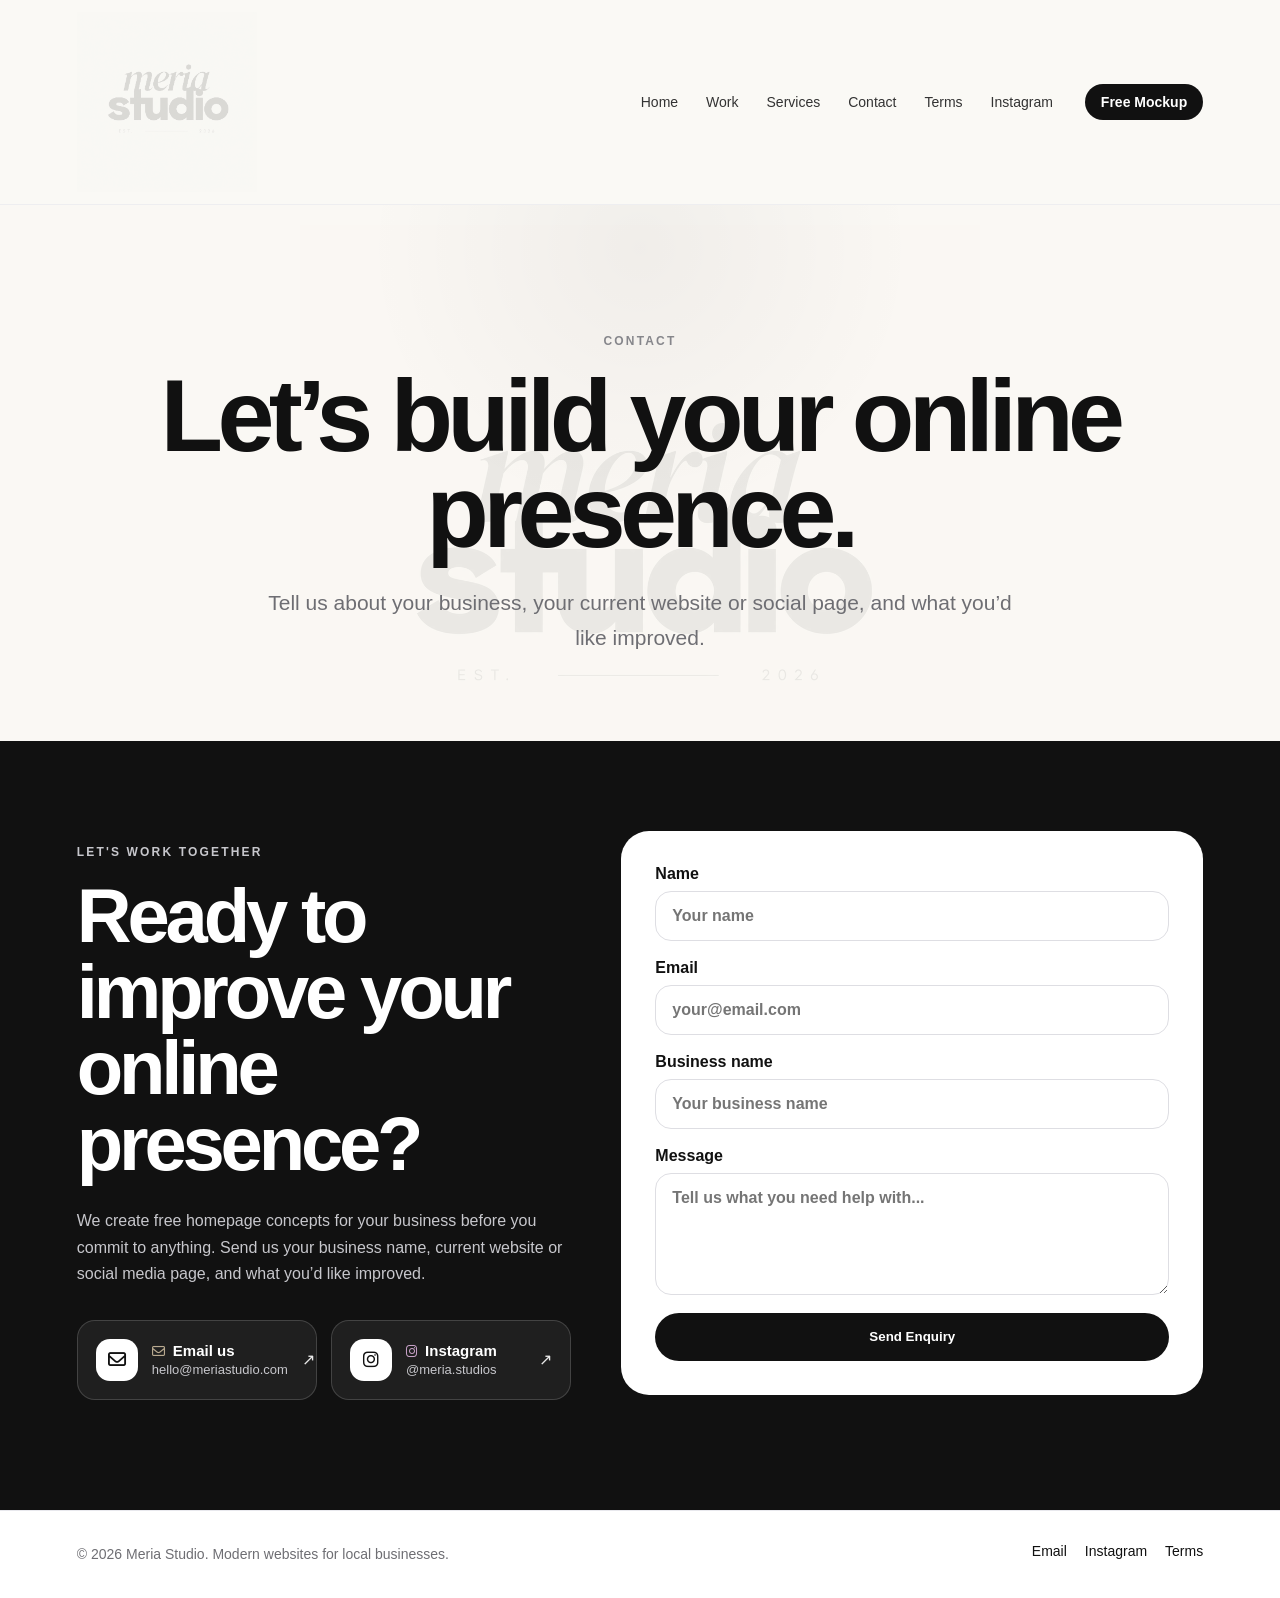
==== contact/index.html @ 512cd358 "Add files via upload" ====
<!DOCTYPE html>
<html lang="en">
<head>
  <meta charset="UTF-8" />
  <meta name="viewport" content="width=device-width, initial-scale=1.0" />
  <title>Contact | Meria Studio</title>
  <meta name="description" content="Contact Meria Studio for a free website mockup or personalised quote." />
  <link rel="icon" href="../favicon.ico" sizes="any" />
  <link rel="icon" type="image/png" href="../favicon.png" />
  <link rel="apple-touch-icon" href="../apple-touch-icon.png" />
  <link rel="stylesheet" href="https://cdnjs.cloudflare.com/ajax/libs/font-awesome/6.5.1/css/all.min.css" />
  <link rel="stylesheet" href="../styles.css" />
</head>
<body>
  <header class="header">
    <a href="/" class="brand"><img src="../meria-studio-logo.png" alt="Meria Studio logo" /></a>

    <button class="menu-toggle" aria-label="Open menu" onclick="document.body.classList.toggle('nav-open')">
      <span></span>
      <span></span>
      <span></span>
    </button>

    <nav class="nav">
      <a href="/">Home</a>
      <a href="/work/">Work</a>
      <a href="/services/">Services</a>
      <a href="/contact/">Contact</a>
      <a href="/terms/">Terms</a>
      <a href="https://www.instagram.com/meria.studios" target="_blank" rel="noopener">Instagram</a>
      <a href="/contact/" class="nav-button">Free Mockup</a>
    </nav>
  </header>

  <main>

    <section class="page-hero">
      <img class="hero-watermark" src="../meria-studio-logo.png" alt="" aria-hidden="true" />
      <div class="page-hero-content">
        <p class="eyebrow">Contact</p>
        <h1>Let’s build your online presence.</h1>
        <p>Tell us about your business, your current website or social page, and what you’d like improved.</p>
      </div>
    </section>

    <section id="contact" class="contact-section contact-page-section">
      <div class="contact-copy">
        <p class="eyebrow">Let's work together</p>
        <h2>Ready to improve your online presence?</h2>
        <p>
          We create free homepage concepts for your business before you commit to anything.
          Send us your business name, current website or social media page, and what you’d like improved.
        </p>

        <div class="contact-link-grid">
          <a class="contact-card" href="mailto:hello@meriastudio.com">
            <span class="contact-icon"><i class="fa-regular fa-envelope"></i></span>
            <span>
              <strong><i class="fa-regular fa-envelope subtle-inline-icon"></i>Email us</strong>
              <small>hello@meriastudio.com</small>
            </span>
            <em>↗</em>
          </a>

          <a class="contact-card" href="https://www.instagram.com/meria.studios" target="_blank" rel="noopener">
            <span class="contact-icon"><i class="fa-brands fa-instagram"></i></span>
            <span>
              <strong><i class="fa-brands fa-instagram subtle-inline-icon instagram-tone"></i>Instagram</strong>
              <small>@meria.studios</small>
            </span>
            <em>↗</em>
          </a>
        </div>
      </div>

      <form class="contact-form" action="https://formspree.io/f/xkoabkez" method="POST">
        <label>
          Name
          <input type="text" name="name" placeholder="Your name" required />
        </label>

        <label>
          Email
          <input type="email" name="email" placeholder="your@email.com" required />
        </label>

        <label>
          Business name
          <input type="text" name="business" placeholder="Your business name" />
        </label>

        <label>
          Message
          <textarea name="message" rows="5" placeholder="Tell us what you need help with..." required></textarea>
        </label>

        <button type="submit" class="button dark">Send Enquiry</button>
      </form>
    </section>

  </main>

  <footer>
    <p>© 2026 Meria Studio. Modern websites for local businesses.</p>
    <div>
      <a href="mailto:hello@meriastudio.com">Email</a>
      <a href="https://www.instagram.com/meria.studios" target="_blank" rel="noopener">Instagram</a>
      <a href="/terms/">Terms</a>
    </div>
  </footer>
</body>
</html>
---- styles.css ----
*{box-sizing:border-box}:root{--black:#111;--grey:#6e6e73;--light:#f5f5f7;--line:#e8e8ed;--white:#fff;--cream:#faf8f4}html{scroll-behavior:smooth}body{margin:0;background:var(--white);color:var(--black);font-family:-apple-system,BlinkMacSystemFont,"Inter","Segoe UI",sans-serif}a{color:inherit;text-decoration:none}p{color:var(--grey);line-height:1.65}.header{position:sticky;top:0;z-index:20;display:flex;justify-content:space-between;align-items:center;padding:12px 6vw;background:rgba(250,248,244,.86);backdrop-filter:blur(20px);border-bottom:1px solid rgba(232,232,237,.65)}.brand img {
  width: 180px;
  display: block;
  opacity: 0.15;
  filter: grayscale(100%);
}.nav{display:flex;gap:28px;font-size:14px;color:#333}.hero{position:relative;overflow:hidden;text-align:center;padding:135px 6vw 80px;background:radial-gradient(circle at 50% 8%,rgba(0,0,0,.04),transparent 34%),var(--cream)}.hero-content{position:relative;z-index:2;max-width:1120px;margin:0 auto}.hero-watermark{position:absolute;z-index:1;width:min(680px,88vw);top:40px;left:50%;transform:translateX(-50%);opacity:.075;mix-blend-mode:multiply;pointer-events:none;user-select:none}.eyebrow{color:#86868b;font-size:12px;font-weight:750;letter-spacing:.18em;text-transform:uppercase;margin-bottom:16px}h1,h2,h3{margin:0;letter-spacing:-.055em}h1{font-size:clamp(54px,9vw,118px);line-height:.94}h2{font-size:clamp(38px,6vw,76px);line-height:1;margin-bottom:26px}h3{font-size:24px;line-height:1.1;margin-bottom:12px}.hero-copy{max-width:760px;margin:28px auto 34px;font-size:22px}.actions{display:flex;justify-content:center;gap:14px;flex-wrap:wrap}.button{display:inline-flex;align-items:center;justify-content:center;min-height:48px;padding:0 24px;border:0;border-radius:999px;font-weight:700;cursor:pointer;transition:transform .2s ease}.button:hover{transform:translateY(-2px)}.dark{background:var(--black);color:var(--white)}.light{background:var(--white);color:var(--black);border:1px solid var(--line)}.visual{padding:80px 6vw 100px}.mockup{max-width:1120px;margin:0 auto;border:1px solid var(--line);border-radius:34px;overflow:hidden;background:linear-gradient(180deg,#fbfbfd,#f2f2f4);box-shadow:0 35px 100px rgba(0,0,0,.08)}.mockup-bar{height:54px;border-bottom:1px solid var(--line);display:flex;gap:8px;align-items:center;padding:0 22px}.mockup-bar span{width:11px;height:11px;background:#d2d2d7;border-radius:50%}.mockup-inner{min-height:430px;padding:70px;display:grid;place-items:center;text-align:center}.mockup-inner h2{max-width:860px}.section{max-width:1180px;margin:0 auto;padding:110px 6vw}.section-copy{max-width:760px;font-size:19px;margin-bottom:34px}.soft{max-width:none;background:var(--light)}.soft>*{max-width:1180px;margin-left:auto;margin-right:auto}.work-grid,.services-grid{display:grid;gap:20px}.work-grid,.services-grid{grid-template-columns:repeat(3,1fr)}.work-card,.services-grid article,.quote-box{background:var(--white);border:1px solid var(--line);border-radius:28px;overflow:hidden}.work-image{min-height:220px;background:#111;color:#fff;display:grid;place-items:center;text-align:center;padding:24px}.work-image span{font-weight:800;letter-spacing:-.04em;font-size:32px}.work-image.muted{background:#efeff2;color:#111}.work-content,.services-grid article,.quote-box{padding:32px}.card-label{margin-top:0;color:#86868b;text-transform:uppercase;letter-spacing:.14em;font-size:11px;font-weight:800}.work-content a{display:inline-block;margin-top:10px;font-weight:800}.quote{text-align:center}.quote>p{max-width:790px;margin-left:auto;margin-right:auto;font-size:19px}.quote-box{max-width:720px;margin:42px auto 0}.contact-section{padding:110px 6vw;background:#111;color:#fff;display:grid;grid-template-columns:.85fr 1fr;gap:50px;align-items:start}.contact-section h2{color:#fff}.contact-section p,.contact-section .eyebrow{color:#c7c7cc}.contact-form{background:#fff;color:#111;border-radius:28px;padding:34px;display:grid;gap:18px}.contact-form label{display:grid;gap:8px;font-weight:750}input,textarea{width:100%;border:1px solid #dedee3;border-radius:16px;padding:15px 16px;font:inherit;outline:none}input:focus,textarea:focus{border-color:#111}.form-note{font-size:13px;margin:0}footer{padding:32px 6vw;border-top:1px solid var(--line);display:flex;justify-content:space-between;gap:20px}footer p{font-size:14px;margin:0}footer div{display:flex;gap:18px;font-size:14px}@media(max-width:950px){.nav{display:none}.brand img{width:150px}.hero{padding-top:95px}.hero-watermark{width:520px;top:55px;opacity:.06}.hero-copy{font-size:19px}.work-grid,.services-grid,.contact-section{grid-template-columns:1fr}.mockup-inner{min-height:330px;padding:36px}.section{padding:82px 6vw}footer{flex-direction:column}}

/* Improved contact cards */
.contact-link-grid {
  display: grid;
  grid-template-columns: repeat(2, minmax(0, 1fr));
  gap: 14px;
  margin-top: 32px;
}

.contact-card {
  display: grid;
  grid-template-columns: auto 1fr auto;
  gap: 14px;
  align-items: center;
  padding: 18px;
  border: 1px solid rgba(255, 255, 255, 0.16);
  border-radius: 18px;
  background: rgba(255, 255, 255, 0.06);
  color: #fff;
  transition: transform 0.2s ease, background 0.2s ease, border-color 0.2s ease;
}

.contact-card:hover {
  transform: translateY(-2px);
  background: rgba(255, 255, 255, 0.1);
  border-color: rgba(255, 255, 255, 0.26);
}

.contact-icon {
  width: 42px;
  height: 42px;
  display: grid;
  place-items: center;
  border-radius: 14px;
  background: #fff;
  color: #111;
  font-size: 18px;
  font-weight: 800;
}

.contact-card strong {
  display: block;
  color: #fff;
  font-size: 15px;
  margin-bottom: 3px;
}

.contact-card small {
  display: block;
  color: #c7c7cc;
  font-size: 13px;
}

.contact-card em {
  font-style: normal;
  color: #fff;
  opacity: 0.9;
}

@media (max-width: 700px) {
  .contact-link-grid {
    grid-template-columns: 1fr;
  }
}


/* Premium digital box update */
.mockup-bar {
  display: none;
}

.mockup-inner {
  border-top: none;
}



/* Proper multi-page additions */

.nav {
  align-items: center;
}

.nav-button {
  background: #111;
  color: #fff !important;
  padding: 10px 16px;
  border-radius: 999px;
  font-weight: 800;
  margin-left: 4px;
}

.nav-button:hover {
  opacity: 0.85;
}

.nav a.active {
  font-weight: 900;
}

.page-hero {
  position: relative;
  overflow: hidden;
  text-align: center;
  padding: 115px 6vw 85px;
  background:
    radial-gradient(circle at 50% 8%, rgba(0,0,0,0.04), transparent 34%),
    var(--cream);
}

.page-hero .hero-watermark {
  top: 20px;
}

.page-hero-content {
  position: relative;
  z-index: 2;
  max-width: 980px;
  margin: 0 auto;
}

.page-hero h1 {
  font-size: clamp(54px, 8vw, 108px);
}

.page-hero p:not(.eyebrow) {
  max-width: 760px;
  margin: 26px auto 0;
  font-size: 21px;
}

.home-work-preview .work-grid {
  margin-bottom: 34px;
}

.preview-actions {
  margin-top: 30px;
}

.cta-strip {
  text-align: center;
  padding: 105px 6vw;
  background: #111;
  color: #fff;
}

.cta-strip h2 {
  color: #fff;
}

.cta-strip p {
  color: #c7c7cc;
  max-width: 720px;
  margin: 0 auto 28px;
  font-size: 19px;
}

.cta-strip .eyebrow {
  color: #c7c7cc;
}

.white {
  background: #fff;
  color: #111;
}

.faq-list {
  display: grid;
  gap: 14px;
  margin-top: 34px;
}

.faq-list details {
  background: #fff;
  border: 1px solid var(--line);
  border-radius: 22px;
  padding: 22px 24px;
}

.faq-list summary {
  cursor: pointer;
  font-weight: 800;
}

.faq-list p {
  margin-bottom: 0;
}

.contact-page-section {
  padding-top: 90px;
}

@media (max-width: 950px) {
  .nav-button {
    display: none;
  }

  .page-hero {
    padding-top: 90px;
  }
}


/* Mobile hamburger navigation */
.menu-toggle {
  display: none;
  width: 44px;
  height: 44px;
  border: 0;
  background: #111;
  border-radius: 999px;
  cursor: pointer;
  align-items: center;
  justify-content: center;
  flex-direction: column;
  gap: 5px;
  z-index: 40;
}

.menu-toggle span {
  width: 18px;
  height: 2px;
  background: #fff;
  border-radius: 999px;
  display: block;
}

@media (max-width: 950px) {
  .header {
    padding: 12px 6vw;
  }

  .menu-toggle {
    display: flex;
  }

  .nav {
    display: none !important;
  }

  body.nav-open .nav {
    display: flex !important;
    position: fixed;
    top: 74px;
    left: 6vw;
    right: 6vw;
    z-index: 35;
    flex-direction: column;
    gap: 0;
    padding: 14px;
    border: 1px solid var(--line);
    border-radius: 24px;
    background: rgba(255, 255, 255, 0.96);
    backdrop-filter: blur(20px);
    box-shadow: 0 24px 70px rgba(0, 0, 0, 0.12);
  }

  body.nav-open .nav a {
    display: block;
    padding: 16px 18px;
    border-radius: 16px;
    color: #111;
    font-size: 16px;
    font-weight: 750;
  }

  body.nav-open .nav a:hover {
    background: #f5f5f7;
  }

  body.nav-open .nav .nav-button {
    margin-left: 0;
    margin-top: 8px;
    text-align: center;
    background: #111;
    color: #fff !important;
  }
}


/* Terms page and subtle contact icons */
.subtle-inline-icon {
  display: inline-block;
  margin-right: 8px;
  color: #b8a98f;
  font-size: 13px;
  vertical-align: 0;
}

.instagram-tone {
  color: #c8a2c8;
}

.terms-section {
  background: #fff;
}

.terms-content {
  max-width: 860px;
  margin: 0 auto;
}

.terms-content h2 {
  font-size: clamp(24px, 3vw, 34px);
  letter-spacing: -0.035em;
  margin-top: 38px;
  margin-bottom: 12px;
}

.terms-content h2:first-of-type {
  margin-top: 0;
}

.terms-content a {
  font-weight: 800;
  border-bottom: 1px solid currentColor;
}

.terms-updated,
.terms-note {
  padding: 18px 20px;
  border: 1px solid var(--line);
  border-radius: 18px;
  background: var(--cream);
}

.terms-note {
  margin-top: 40px;
  font-size: 14px;
}
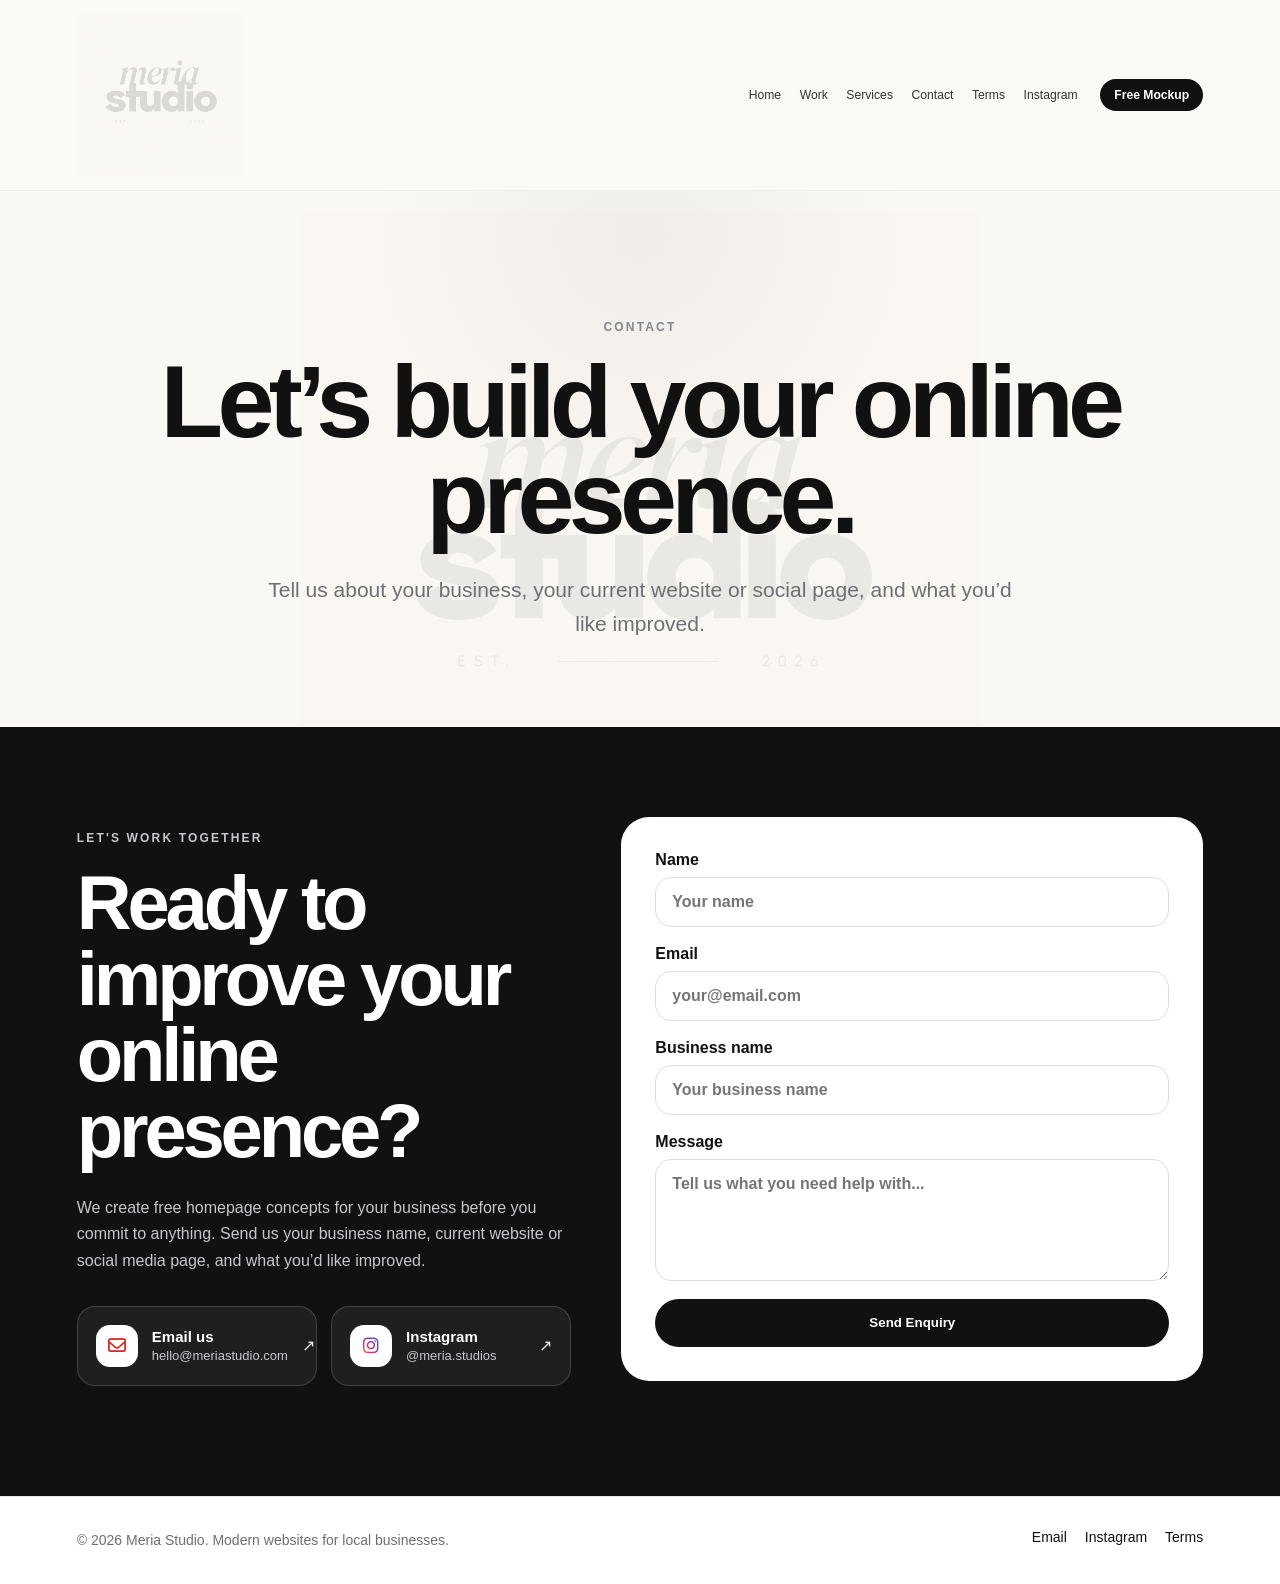
==== commit 85cc99e6: "Add files via upload" ====
--- a/contact/index.html
+++ b/contact/index.html
@@ -13,7 +13,7 @@
 </head>
 <body>
   <header class="header">
-    <a href="/" class="brand"><img src="../meria-studio-logo.png" alt="Meria Studio logo" /></a>
+    <a href="../" class="brand"><img src="../meria-studio-logo.png" alt="Meria Studio logo" /></a>
 
     <button class="menu-toggle" aria-label="Open menu" onclick="document.body.classList.toggle('nav-open')">
       <span></span>
@@ -22,13 +22,13 @@
     </button>
 
     <nav class="nav">
-      <a href="/">Home</a>
-      <a href="/work/">Work</a>
-      <a href="/services/">Services</a>
-      <a href="/contact/">Contact</a>
-      <a href="/terms/">Terms</a>
+      <a href="../">Home</a>
+      <a href="../work/">Work</a>
+      <a href="../services/">Services</a>
+      <a href="../contact/">Contact</a>
+      <a href="../terms/">Terms</a>
       <a href="https://www.instagram.com/meria.studios" target="_blank" rel="noopener">Instagram</a>
-      <a href="/contact/" class="nav-button">Free Mockup</a>
+      <a href="../contact/" class="nav-button">Free Mockup</a>
     </nav>
   </header>
 
@@ -53,19 +53,19 @@
         </p>
 
         <div class="contact-link-grid">
-          <a class="contact-card" href="mailto:hello@meriastudio.com">
+          <a class="contact-card email-card" href="mailto:hello@meriastudio.com">
             <span class="contact-icon"><i class="fa-regular fa-envelope"></i></span>
             <span>
-              <strong><i class="fa-regular fa-envelope subtle-inline-icon"></i>Email us</strong>
+              <strong>Email us</strong>
               <small>hello@meriastudio.com</small>
             </span>
             <em>↗</em>
           </a>
 
-          <a class="contact-card" href="https://www.instagram.com/meria.studios" target="_blank" rel="noopener">
+          <a class="contact-card instagram-card" href="https://www.instagram.com/meria.studios" target="_blank" rel="noopener">
             <span class="contact-icon"><i class="fa-brands fa-instagram"></i></span>
             <span>
-              <strong><i class="fa-brands fa-instagram subtle-inline-icon instagram-tone"></i>Instagram</strong>
+              <strong>Instagram</strong>
               <small>@meria.studios</small>
             </span>
             <em>↗</em>
@@ -105,7 +105,7 @@
     <div>
       <a href="mailto:hello@meriastudio.com">Email</a>
       <a href="https://www.instagram.com/meria.studios" target="_blank" rel="noopener">Instagram</a>
-      <a href="/terms/">Terms</a>
+      <a href="../terms/">Terms</a>
     </div>
   </footer>
 </body>
--- a/styles.css
+++ b/styles.css
@@ -3,7 +3,7 @@
   display: block;
   opacity: 0.15;
   filter: grayscale(100%);
-}.nav{display:flex;gap:28px;font-size:14px;color:#333}.hero{position:relative;overflow:hidden;text-align:center;padding:135px 6vw 80px;background:radial-gradient(circle at 50% 8%,rgba(0,0,0,.04),transparent 34%),var(--cream)}.hero-content{position:relative;z-index:2;max-width:1120px;margin:0 auto}.hero-watermark{position:absolute;z-index:1;width:min(680px,88vw);top:40px;left:50%;transform:translateX(-50%);opacity:.075;mix-blend-mode:multiply;pointer-events:none;user-select:none}.eyebrow{color:#86868b;font-size:12px;font-weight:750;letter-spacing:.18em;text-transform:uppercase;margin-bottom:16px}h1,h2,h3{margin:0;letter-spacing:-.055em}h1{font-size:clamp(54px,9vw,118px);line-height:.94}h2{font-size:clamp(38px,6vw,76px);line-height:1;margin-bottom:26px}h3{font-size:24px;line-height:1.1;margin-bottom:12px}.hero-copy{max-width:760px;margin:28px auto 34px;font-size:22px}.actions{display:flex;justify-content:center;gap:14px;flex-wrap:wrap}.button{display:inline-flex;align-items:center;justify-content:center;min-height:48px;padding:0 24px;border:0;border-radius:999px;font-weight:700;cursor:pointer;transition:transform .2s ease}.button:hover{transform:translateY(-2px)}.dark{background:var(--black);color:var(--white)}.light{background:var(--white);color:var(--black);border:1px solid var(--line)}.visual{padding:80px 6vw 100px}.mockup{max-width:1120px;margin:0 auto;border:1px solid var(--line);border-radius:34px;overflow:hidden;background:linear-gradient(180deg,#fbfbfd,#f2f2f4);box-shadow:0 35px 100px rgba(0,0,0,.08)}.mockup-bar{height:54px;border-bottom:1px solid var(--line);display:flex;gap:8px;align-items:center;padding:0 22px}.mockup-bar span{width:11px;height:11px;background:#d2d2d7;border-radius:50%}.mockup-inner{min-height:430px;padding:70px;display:grid;place-items:center;text-align:center}.mockup-inner h2{max-width:860px}.section{max-width:1180px;margin:0 auto;padding:110px 6vw}.section-copy{max-width:760px;font-size:19px;margin-bottom:34px}.soft{max-width:none;background:var(--light)}.soft>*{max-width:1180px;margin-left:auto;margin-right:auto}.work-grid,.services-grid{display:grid;gap:20px}.work-grid,.services-grid{grid-template-columns:repeat(3,1fr)}.work-card,.services-grid article,.quote-box{background:var(--white);border:1px solid var(--line);border-radius:28px;overflow:hidden}.work-image{min-height:220px;background:#111;color:#fff;display:grid;place-items:center;text-align:center;padding:24px}.work-image span{font-weight:800;letter-spacing:-.04em;font-size:32px}.work-image.muted{background:#efeff2;color:#111}.work-content,.services-grid article,.quote-box{padding:32px}.card-label{margin-top:0;color:#86868b;text-transform:uppercase;letter-spacing:.14em;font-size:11px;font-weight:800}.work-content a{display:inline-block;margin-top:10px;font-weight:800}.quote{text-align:center}.quote>p{max-width:790px;margin-left:auto;margin-right:auto;font-size:19px}.quote-box{max-width:720px;margin:42px auto 0}.contact-section{padding:110px 6vw;background:#111;color:#fff;display:grid;grid-template-columns:.85fr 1fr;gap:50px;align-items:start}.contact-section h2{color:#fff}.contact-section p,.contact-section .eyebrow{color:#c7c7cc}.contact-form{background:#fff;color:#111;border-radius:28px;padding:34px;display:grid;gap:18px}.contact-form label{display:grid;gap:8px;font-weight:750}input,textarea{width:100%;border:1px solid #dedee3;border-radius:16px;padding:15px 16px;font:inherit;outline:none}input:focus,textarea:focus{border-color:#111}.form-note{font-size:13px;margin:0}footer{padding:32px 6vw;border-top:1px solid var(--line);display:flex;justify-content:space-between;gap:20px}footer p{font-size:14px;margin:0}footer div{display:flex;gap:18px;font-size:14px}@media(max-width:950px){.nav{display:none}.brand img{width:150px}.hero{padding-top:95px}.hero-watermark{width:520px;top:55px;opacity:.06}.hero-copy{font-size:19px}.work-grid,.services-grid,.contact-section{grid-template-columns:1fr}.mockup-inner{min-height:330px;padding:36px}.section{padding:82px 6vw}footer{flex-direction:column}}
+}.nav{display:flex;gap:18px;font-size:14px;color:#333;align-items:center;flex-wrap:nowrap}.hero{position:relative;overflow:hidden;text-align:center;padding:135px 6vw 80px;background:radial-gradient(circle at 50% 8%,rgba(0,0,0,.04),transparent 34%),var(--cream)}.hero-content{position:relative;z-index:2;max-width:1120px;margin:0 auto}.hero-watermark{position:absolute;z-index:1;width:min(680px,88vw);top:40px;left:50%;transform:translateX(-50%);opacity:.075;mix-blend-mode:multiply;pointer-events:none;user-select:none}.eyebrow{color:#86868b;font-size:12px;font-weight:750;letter-spacing:.18em;text-transform:uppercase;margin-bottom:16px}h1,h2,h3{margin:0;letter-spacing:-.055em}h1{font-size:clamp(54px,9vw,118px);line-height:.94}h2{font-size:clamp(38px,6vw,76px);line-height:1;margin-bottom:26px}h3{font-size:24px;line-height:1.1;margin-bottom:12px}.hero-copy{max-width:760px;margin:28px auto 34px;font-size:22px}.actions{display:flex;justify-content:center;gap:14px;flex-wrap:wrap}.button{display:inline-flex;align-items:center;justify-content:center;min-height:48px;padding:0 24px;border:0;border-radius:999px;font-weight:700;cursor:pointer;transition:transform .2s ease}.button:hover{transform:translateY(-2px)}.dark{background:var(--black);color:var(--white)}.light{background:var(--white);color:var(--black);border:1px solid var(--line)}.visual{padding:80px 6vw 100px}.mockup{max-width:1120px;margin:0 auto;border:1px solid var(--line);border-radius:34px;overflow:hidden;background:linear-gradient(180deg,#fbfbfd,#f2f2f4);box-shadow:0 35px 100px rgba(0,0,0,.08)}.mockup-bar{height:54px;border-bottom:1px solid var(--line);display:flex;gap:8px;align-items:center;padding:0 22px}.mockup-bar span{width:11px;height:11px;background:#d2d2d7;border-radius:50%}.mockup-inner{min-height:430px;padding:70px;display:grid;place-items:center;text-align:center}.mockup-inner h2{max-width:860px}.section{max-width:1180px;margin:0 auto;padding:110px 6vw}.section-copy{max-width:760px;font-size:19px;margin-bottom:34px}.soft{max-width:none;background:var(--light)}.soft>*{max-width:1180px;margin-left:auto;margin-right:auto}.work-grid,.services-grid{display:grid;gap:20px}.work-grid,.services-grid{grid-template-columns:repeat(3,1fr)}.work-card,.services-grid article,.quote-box{background:var(--white);border:1px solid var(--line);border-radius:28px;overflow:hidden}.work-image{min-height:220px;background:#111;color:#fff;display:grid;place-items:center;text-align:center;padding:24px}.work-image span{font-weight:800;letter-spacing:-.04em;font-size:32px}.work-image.muted{background:#efeff2;color:#111}.work-content,.services-grid article,.quote-box{padding:32px}.card-label{margin-top:0;color:#86868b;text-transform:uppercase;letter-spacing:.14em;font-size:11px;font-weight:800}.work-content a{display:inline-block;margin-top:10px;font-weight:800}.quote{text-align:center}.quote>p{max-width:790px;margin-left:auto;margin-right:auto;font-size:19px}.quote-box{max-width:720px;margin:42px auto 0}.contact-section{padding:110px 6vw;background:#111;color:#fff;display:grid;grid-template-columns:.85fr 1fr;gap:50px;align-items:start}.contact-section h2{color:#fff}.contact-section p,.contact-section .eyebrow{color:#c7c7cc}.contact-form{background:#fff;color:#111;border-radius:28px;padding:34px;display:grid;gap:18px}.contact-form label{display:grid;gap:8px;font-weight:750}input,textarea{width:100%;border:1px solid #dedee3;border-radius:16px;padding:15px 16px;font:inherit;outline:none}input:focus,textarea:focus{border-color:#111}.form-note{font-size:13px;margin:0}footer{padding:32px 6vw;border-top:1px solid var(--line);display:flex;justify-content:space-between;gap:20px}footer p{font-size:14px;margin:0}footer div{display:flex;gap:18px;font-size:14px}@media(max-width:950px){.nav{display:none}.brand img{width:150px}.hero{padding-top:95px}.hero-watermark{width:520px;top:55px;opacity:.06}.hero-copy{font-size:19px}.work-grid,.services-grid,.contact-section{grid-template-columns:1fr}.mockup-inner{min-height:330px;padding:36px}.section{padding:82px 6vw}footer{flex-direction:column}}
 
 /* Improved contact cards */
 .contact-link-grid {
@@ -85,6 +85,10 @@
 
 .nav {
   align-items: center;
+}
+
+.nav a {
+  white-space: nowrap;
 }
 
 .nav-button {
@@ -334,3 +338,40 @@
   margin-top: 40px;
   font-size: 14px;
 }
+
+
+/* Fix: keep desktop navigation from pushing Terms off-screen */
+@media (min-width: 951px) {
+  .header {
+    gap: 28px;
+  }
+
+  .nav {
+    gap: clamp(12px, 1.45vw, 22px);
+    font-size: clamp(12px, 0.95vw, 14px);
+  }
+
+  .brand img {
+    width: clamp(138px, 13vw, 180px);
+  }
+
+  .nav-button {
+    padding: 9px 14px;
+  }
+}
+
+/* Contact icon colours */
+.email-card .contact-icon {
+  color: #d93025;
+}
+
+.instagram-card .contact-icon {
+  color: #e4405f;
+}
+
+.instagram-card .contact-icon i {
+  background: linear-gradient(45deg, #f58529, #dd2a7b, #8134af, #515bd4);
+  -webkit-background-clip: text;
+  background-clip: text;
+  color: transparent;
+}
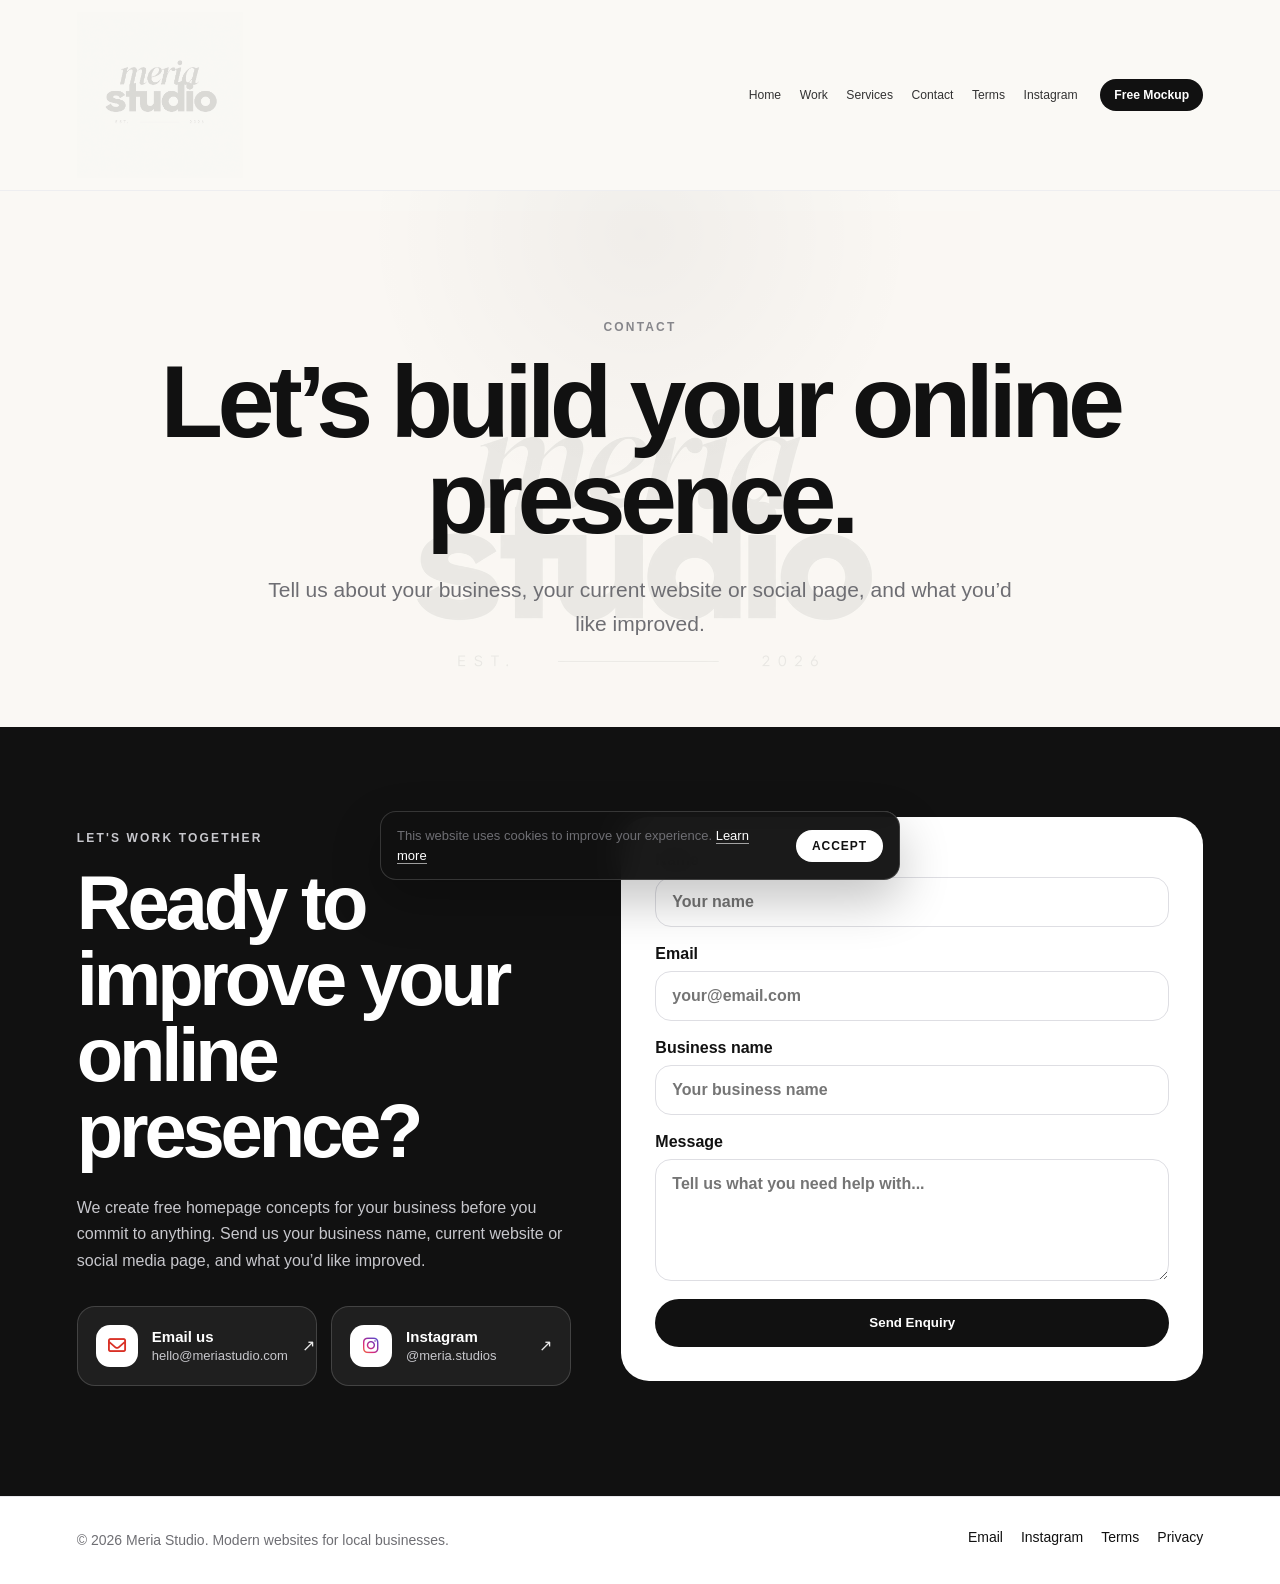
==== commit 30b02c6a: "Add files via upload" ====
--- a/contact/index.html
+++ b/contact/index.html
@@ -106,7 +106,29 @@
       <a href="mailto:hello@meriastudio.com">Email</a>
       <a href="https://www.instagram.com/meria.studios" target="_blank" rel="noopener">Instagram</a>
       <a href="../terms/">Terms</a>
+      <a href="../privacy/">Privacy</a>
     </div>
   </footer>
+
+  <div id="cookie-banner" class="cookie-banner" role="dialog" aria-live="polite" aria-label="Cookie notice">
+    <p>This website uses cookies to improve your experience. <a href="../privacy/">Learn more</a></p>
+    <button id="accept-cookies" type="button">Accept</button>
+  </div>
+
+  <script>
+    const cookieBanner = document.getElementById('cookie-banner');
+    const acceptCookies = document.getElementById('accept-cookies');
+
+    if (cookieBanner && !localStorage.getItem('meriaCookiesAccepted')) {
+      cookieBanner.style.display = 'flex';
+    }
+
+    if (acceptCookies) {
+      acceptCookies.addEventListener('click', () => {
+        localStorage.setItem('meriaCookiesAccepted', 'true');
+        cookieBanner.style.display = 'none';
+      });
+    }
+  </script>
 </body>
 </html>
--- a/styles.css
+++ b/styles.css
@@ -375,3 +375,62 @@
   background-clip: text;
   color: transparent;
 }
+
+
+/* Cookie banner */
+.cookie-banner {
+  position: fixed;
+  left: 20px;
+  right: 20px;
+  bottom: 20px;
+  max-width: 520px;
+  margin: 0 auto;
+  padding: 14px 16px;
+  background: rgba(17, 17, 17, 0.96);
+  color: #fff;
+  border: 1px solid rgba(255, 255, 255, 0.16);
+  border-radius: 16px;
+  display: none;
+  align-items: center;
+  justify-content: space-between;
+  gap: 16px;
+  z-index: 9999;
+  box-shadow: 0 20px 50px rgba(0, 0, 0, 0.24);
+  backdrop-filter: blur(14px);
+}
+
+.cookie-banner p {
+  margin: 0;
+  font-size: 13px;
+  line-height: 1.5;
+}
+
+.cookie-banner a {
+  color: #fff;
+  border-bottom: 1px solid rgba(255, 255, 255, 0.6);
+}
+
+.cookie-banner button {
+  border: 0;
+  border-radius: 999px;
+  padding: 9px 16px;
+  background: #fff;
+  color: #111;
+  font-size: 12px;
+  font-weight: 800;
+  letter-spacing: 0.08em;
+  text-transform: uppercase;
+  cursor: pointer;
+  white-space: nowrap;
+}
+
+@media (max-width: 620px) {
+  .cookie-banner {
+    align-items: flex-start;
+    flex-direction: column;
+  }
+
+  .cookie-banner button {
+    width: 100%;
+  }
+}
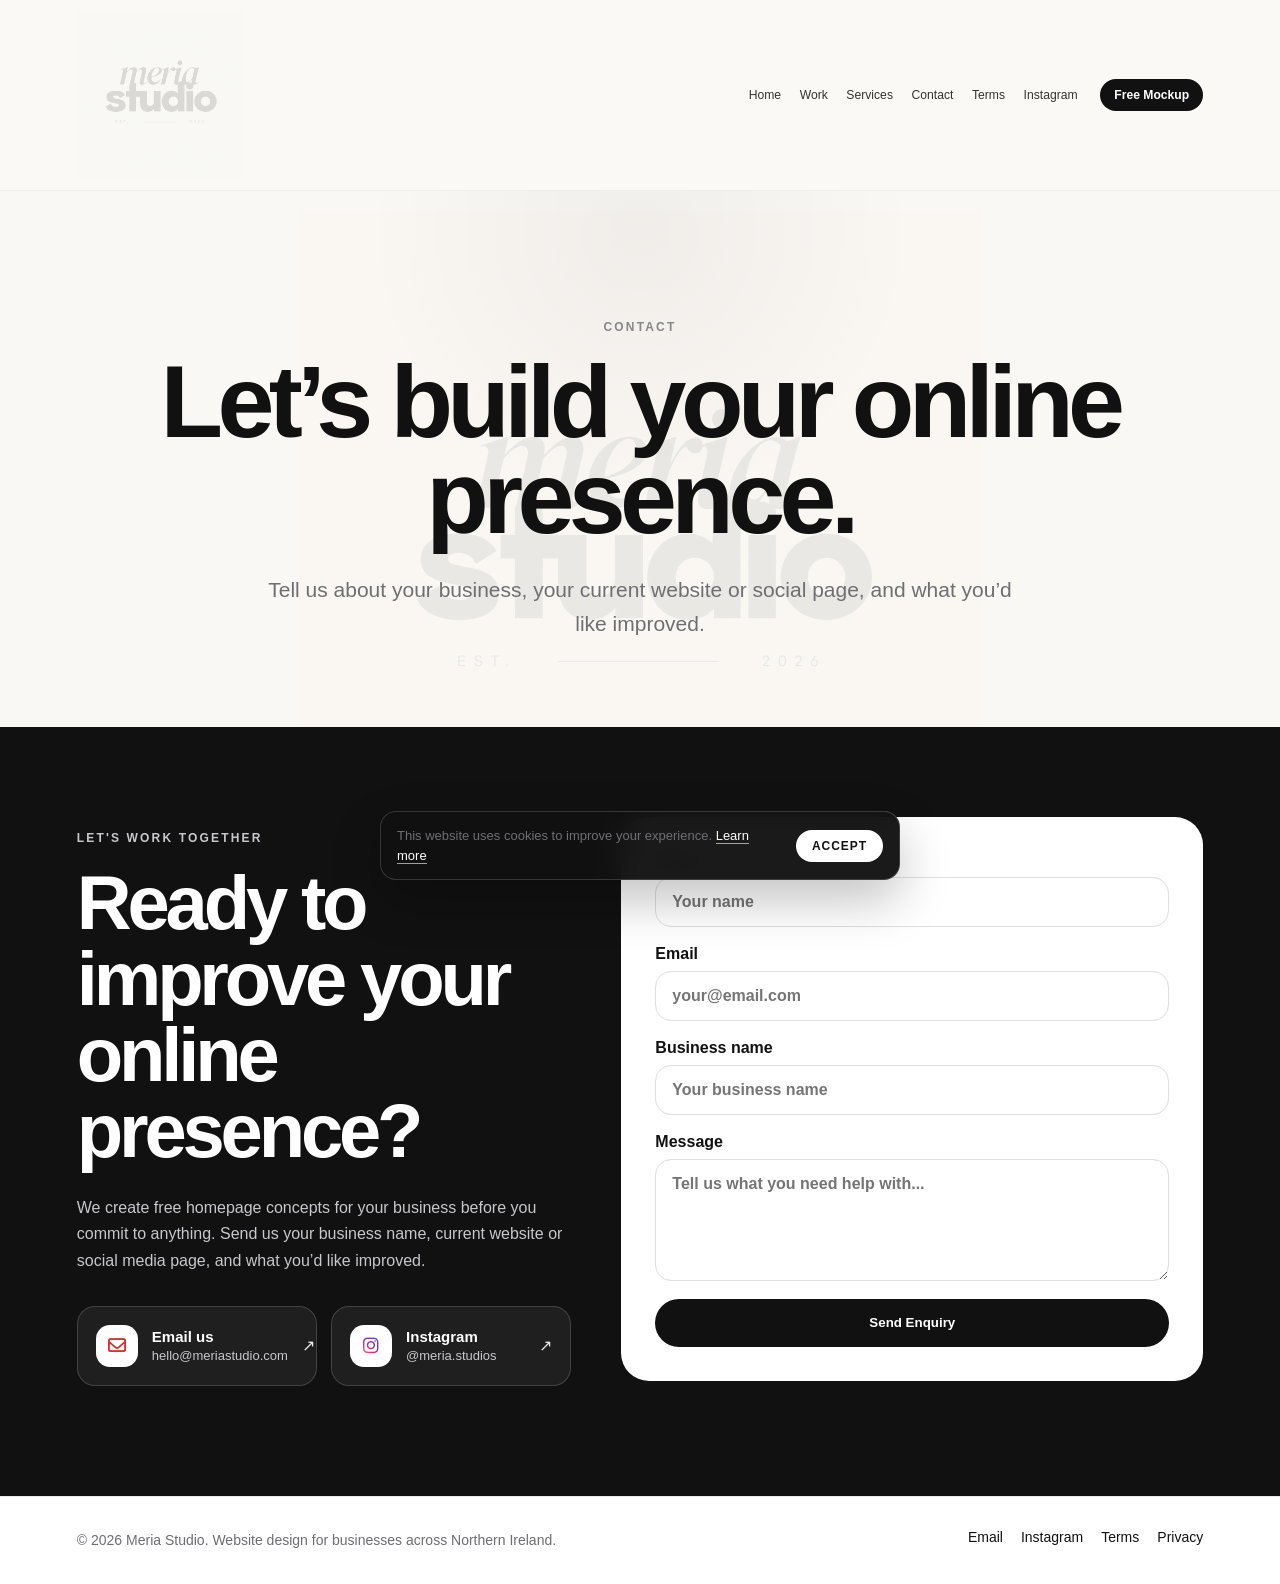
==== commit b17fb359: "Add files via upload" ====
--- a/contact/index.html
+++ b/contact/index.html
@@ -3,8 +3,19 @@
 <head>
   <meta charset="UTF-8" />
   <meta name="viewport" content="width=device-width, initial-scale=1.0" />
-  <title>Contact | Meria Studio</title>
-  <meta name="description" content="Contact Meria Studio for a free website mockup or personalised quote." />
+  <title>Contact Meria Studio | Website Design Northern Ireland</title>
+  <meta name="description" content="Get in touch with Meria Studio to discuss a modern website for your business in Northern Ireland." />
+  <meta name="robots" content="index, follow" />
+  <link rel="canonical" href="https://meriastudio.com/contact/" />
+  <meta property="og:title" content="Contact Meria Studio" />
+  <meta property="og:description" content="Get in touch with Meria Studio to discuss a modern website for your business in Northern Ireland." />
+  <meta property="og:type" content="website" />
+  <meta property="og:url" content="https://meriastudio.com/contact/" />
+  <meta property="og:image" content="https://meriastudio.com/favicon.png" />
+  <meta name="twitter:card" content="summary_large_image" />
+  <meta name="twitter:title" content="Contact Meria Studio" />
+  <meta name="twitter:description" content="Get in touch with Meria Studio to discuss a modern website for your business in Northern Ireland." />
+  <meta name="twitter:image" content="https://meriastudio.com/favicon.png" />
   <link rel="icon" href="../favicon.ico" sizes="any" />
   <link rel="icon" type="image/png" href="../favicon.png" />
   <link rel="apple-touch-icon" href="../apple-touch-icon.png" />
@@ -101,7 +112,7 @@
   </main>
 
   <footer>
-    <p>© 2026 Meria Studio. Modern websites for local businesses.</p>
+    <p>© 2026 Meria Studio. Website design for businesses across Northern Ireland.</p>
     <div>
       <a href="mailto:hello@meriastudio.com">Email</a>
       <a href="https://www.instagram.com/meria.studios" target="_blank" rel="noopener">Instagram</a>
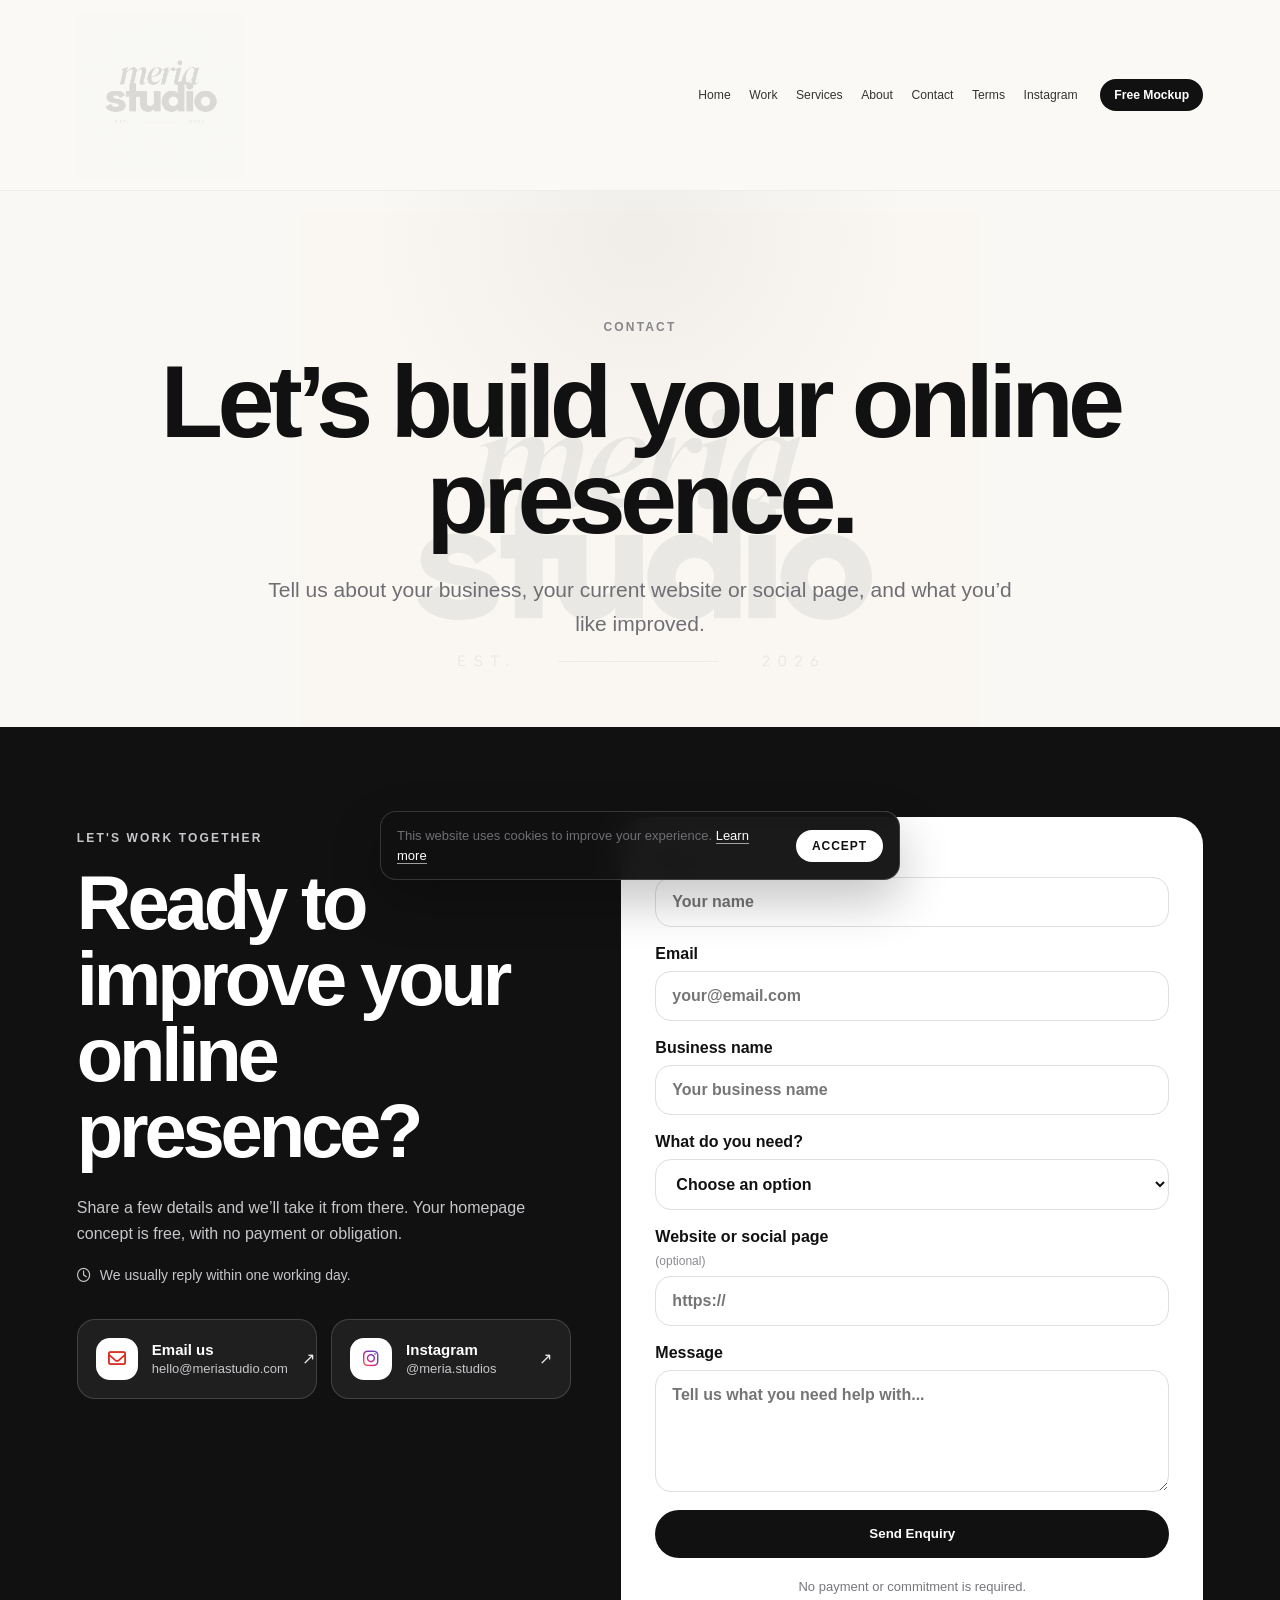
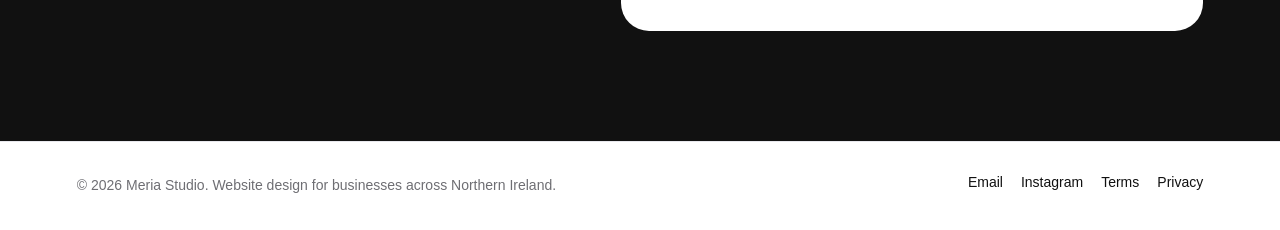
==== commit eaf01eb4: "Add files via upload" ====
--- a/contact/index.html
+++ b/contact/index.html
@@ -26,7 +26,7 @@
   <header class="header">
     <a href="../" class="brand"><img src="../meria-studio-logo.png" alt="Meria Studio logo" /></a>
 
-    <button class="menu-toggle" aria-label="Open menu" onclick="document.body.classList.toggle('nav-open')">
+    <button class="menu-toggle" aria-label="Open menu" aria-expanded="false" onclick="document.body.classList.toggle('nav-open'); this.setAttribute('aria-expanded', document.body.classList.contains('nav-open'))">
       <span></span>
       <span></span>
       <span></span>
@@ -36,6 +36,7 @@
       <a href="../">Home</a>
       <a href="../work/">Work</a>
       <a href="../services/">Services</a>
+      <a href="../#about">About</a>
       <a href="../contact/">Contact</a>
       <a href="../terms/">Terms</a>
       <a href="https://www.instagram.com/meria.studios" target="_blank" rel="noopener">Instagram</a>
@@ -58,10 +59,8 @@
       <div class="contact-copy">
         <p class="eyebrow">Let's work together</p>
         <h2>Ready to improve your online presence?</h2>
-        <p>
-          We create free homepage concepts for your business before you commit to anything.
-          Send us your business name, current website or social media page, and what you’d like improved.
-        </p>
+        <p>Share a few details and we’ll take it from there. Your homepage concept is free, with no payment or obligation.</p>
+        <p class="response-note"><i class="fa-regular fa-clock" aria-hidden="true"></i> We usually reply within one working day.</p>
 
         <div class="contact-link-grid">
           <a class="contact-card email-card" href="mailto:hello@meriastudio.com">
@@ -101,11 +100,29 @@
         </label>
 
         <label>
+          What do you need?
+          <select name="service">
+            <option value="">Choose an option</option>
+            <option>Free homepage mockup</option>
+            <option>New website</option>
+            <option>Website redesign</option>
+            <option>Hosting or maintenance</option>
+            <option>Something else</option>
+          </select>
+        </label>
+
+        <label>
+          Website or social page <span class="optional">(optional)</span>
+          <input type="url" name="current-link" placeholder="https://" />
+        </label>
+
+        <label>
           Message
           <textarea name="message" rows="5" placeholder="Tell us what you need help with..." required></textarea>
         </label>
 
         <button type="submit" class="button dark">Send Enquiry</button>
+        <p class="form-note">No payment or commitment is required.</p>
       </form>
     </section>
 
--- a/styles.css
+++ b/styles.css
@@ -434,3 +434,246 @@
     width: 100%;
   }
 }
+
+/* Work card styling - consistent branded concept cards */
+.work-note {
+  max-width: 720px;
+  margin-bottom: 34px;
+}
+
+.work-note p:last-child {
+  font-size: 18px;
+  color: #555;
+  margin-top: 0;
+}
+
+.work-card {
+  display: flex;
+  flex-direction: column;
+  min-height: 100%;
+  transition: transform 0.25s ease, box-shadow 0.25s ease, border-color 0.25s ease;
+}
+
+.work-card:hover {
+  transform: translateY(-4px);
+  border-color: rgba(17, 17, 17, 0.16);
+  box-shadow: 0 24px 70px rgba(0, 0, 0, 0.08);
+}
+
+.work-image {
+  min-height: 150px;
+  padding: 0;
+  background:
+    radial-gradient(circle at 18% 22%, rgba(255, 255, 255, 0.14), transparent 28%),
+    radial-gradient(circle at 82% 78%, rgba(255, 255, 255, 0.08), transparent 32%),
+    linear-gradient(135deg, #111 0%, #1b1b1d 48%, #0b0b0c 100%);
+  border-bottom: 1px solid rgba(255, 255, 255, 0.06);
+}
+
+.work-content {
+  flex: 1;
+}
+
+.concept-badge {
+  display: inline-block;
+  margin: 0 0 16px;
+  padding: 7px 11px;
+  border: 1px solid var(--line);
+  border-radius: 999px;
+  color: #6f6f75;
+  font-size: 11px;
+  font-weight: 800;
+  letter-spacing: 0.12em;
+  text-transform: uppercase;
+}
+
+
+/* 2026 conversion-focused refinement */
+.hero-note {
+  margin: 18px auto 0;
+  font-size: 13px;
+  color: #77777d;
+}
+
+.about-section {
+  display: grid;
+  grid-template-columns: 1fr 1fr;
+  gap: clamp(40px, 8vw, 120px);
+  align-items: end;
+  padding-top: 70px;
+  padding-bottom: 70px;
+}
+
+.about-section h2 { margin-bottom: 0; }
+.about-copy { font-size: 20px; max-width: 580px; margin: 0; }
+
+.trust-strip {
+  max-width: 1180px;
+  margin: 0 auto;
+  padding: 24px 6vw 52px;
+  display: grid;
+  grid-template-columns: repeat(4, 1fr);
+  gap: 18px;
+  border-bottom: 1px solid var(--line);
+}
+
+.trust-strip span {
+  display: flex;
+  align-items: center;
+  gap: 10px;
+  font-size: 13px;
+  font-weight: 750;
+}
+
+.trust-strip i { color: #666; }
+
+.work-image {
+  aspect-ratio: 16 / 10;
+  min-height: 0;
+  overflow: hidden;
+  background: #efeff2;
+}
+
+.work-image img {
+  width: 100%;
+  height: 100%;
+  object-fit: cover;
+  display: block;
+  transition: transform .45s ease;
+}
+
+.work-card:hover .work-image img { transform: scale(1.025); }
+
+.process-grid {
+  display: grid;
+  grid-template-columns: repeat(4, 1fr);
+  gap: 20px;
+  margin-top: 36px;
+}
+
+.process-grid-three { grid-template-columns: repeat(3, 1fr); }
+
+.process-card {
+  padding: 30px;
+  border: 1px solid var(--line);
+  border-radius: 26px;
+  background: #fff;
+}
+
+.process-card > span {
+  display: inline-block;
+  margin-bottom: 42px;
+  color: #9a9aa0;
+  font-size: 12px;
+  font-weight: 800;
+  letter-spacing: .14em;
+}
+
+.process-card p { margin-bottom: 0; }
+
+select {
+  width: 100%;
+  border: 1px solid #dedee3;
+  border-radius: 16px;
+  padding: 15px 16px;
+  font: inherit;
+  color: #111;
+  background: #fff;
+  outline: none;
+}
+select:focus { border-color: #111; }
+.optional { color: #8a8a90; font-size: 12px; font-weight: 500; }
+.response-note { display: flex; align-items: center; gap: 9px; font-size: 14px; }
+.contact-form .form-note { text-align: center; color: #77777d; }
+
+@media (max-width: 950px) {
+  .about-section { grid-template-columns: 1fr; gap: 22px; align-items: start; }
+  .trust-strip { grid-template-columns: repeat(2, 1fr); }
+  .process-grid, .process-grid-three { grid-template-columns: 1fr; }
+  .process-card > span { margin-bottom: 24px; }
+}
+
+@media (max-width: 560px) {
+  .trust-strip { grid-template-columns: 1fr; padding-bottom: 38px; }
+  .hero-note { max-width: 280px; }
+  .about-copy { font-size: 18px; }
+}
+
+
+/* Minimal coloured portfolio covers */
+.work-cover {
+  position: relative;
+  aspect-ratio: 16 / 10;
+  overflow: hidden;
+  padding: 28px;
+  display: flex;
+  flex-direction: column;
+  justify-content: space-between;
+  border-bottom: 1px solid rgba(17, 17, 17, 0.06);
+  isolation: isolate;
+}
+
+.work-cover::before {
+  content: "";
+  position: absolute;
+  width: 210px;
+  height: 210px;
+  right: -72px;
+  bottom: -88px;
+  border: 1px solid rgba(255,255,255,.46);
+  border-radius: 50%;
+  z-index: -1;
+}
+
+.work-cover::after {
+  content: "";
+  position: absolute;
+  width: 138px;
+  height: 138px;
+  right: -35px;
+  bottom: -50px;
+  border: 1px solid rgba(255,255,255,.5);
+  border-radius: 50%;
+  z-index: -1;
+}
+
+.cover-trades { background: #dce8ef; color: #173448; }
+.cover-beauty { background: #eee2d9; color: #5b3d30; }
+.cover-restaurant { background: #e4d9cf; color: #442b20; }
+
+.cover-type {
+  width: fit-content;
+  padding: 7px 11px;
+  border: 1px solid currentColor;
+  border-radius: 999px;
+  font-size: 10px;
+  font-weight: 850;
+  letter-spacing: .16em;
+  text-transform: uppercase;
+  opacity: .72;
+}
+
+.work-cover strong {
+  max-width: 78%;
+  font-size: clamp(25px, 2.25vw, 35px);
+  line-height: .95;
+  letter-spacing: -.055em;
+}
+
+.cover-mark {
+  position: absolute;
+  right: 24px;
+  bottom: 20px;
+  font-size: 12px;
+  font-weight: 900;
+  letter-spacing: .12em;
+  opacity: .62;
+}
+
+.work-card:hover .work-cover {
+  filter: saturate(1.04);
+}
+
+@media (max-width: 950px) {
+  .work-cover strong { font-size: 30px; }
+}
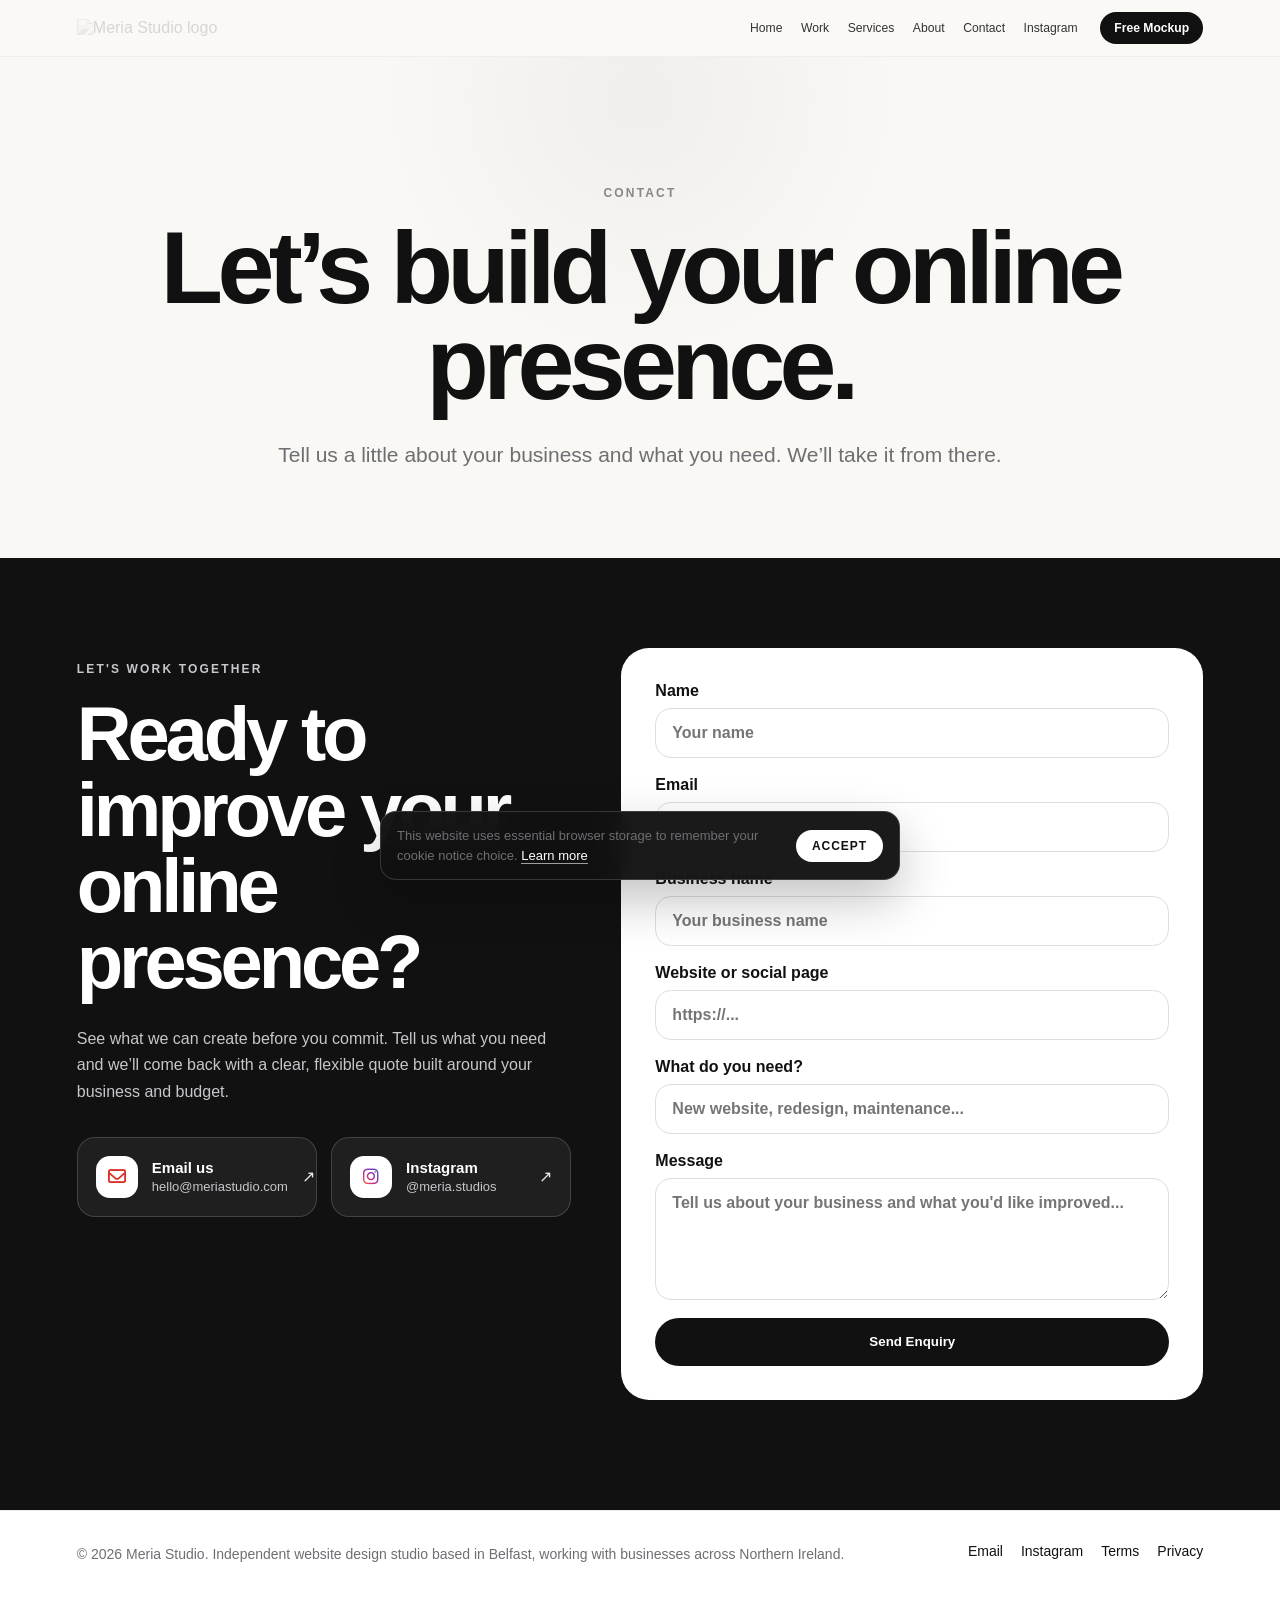
==== commit 948d4548: "Add files via upload" ====
--- a/contact/index.html
+++ b/contact/index.html
@@ -1,135 +1,62 @@
 <!DOCTYPE html>
 <html lang="en">
 <head>
-  <meta charset="UTF-8" />
-  <meta name="viewport" content="width=device-width, initial-scale=1.0" />
-  <title>Contact Meria Studio | Website Design Northern Ireland</title>
-  <meta name="description" content="Get in touch with Meria Studio to discuss a modern website for your business in Northern Ireland." />
-  <meta name="robots" content="index, follow" />
-  <link rel="canonical" href="https://meriastudio.com/contact/" />
-  <meta property="og:title" content="Contact Meria Studio" />
-  <meta property="og:description" content="Get in touch with Meria Studio to discuss a modern website for your business in Northern Ireland." />
-  <meta property="og:type" content="website" />
-  <meta property="og:url" content="https://meriastudio.com/contact/" />
-  <meta property="og:image" content="https://meriastudio.com/favicon.png" />
+  <meta charset="UTF-8" /><meta name="viewport" content="width=device-width, initial-scale=1.0" />
+  <title>Contact Meria Studio | Web Design Belfast</title>
+  <meta name="description" content="Contact Meria Studio for a free homepage concept and website quote for your business in Belfast or across Northern Ireland." />
+  <meta name="robots" content="index, follow" /><link rel="canonical" href="https://meriastudio.com/contact/" />
+  <meta property="og:title" content="Contact Meria Studio | Web Design Belfast" />
+  <meta property="og:description" content="Tell us about your business and request a free homepage concept before you commit." />
+  <meta property="og:type" content="website" /><meta property="og:url" content="https://meriastudio.com/contact/" />
+  <meta property="og:image" content="https://meriastudio.com/https://meriastudio.com/favicon.png" />
   <meta name="twitter:card" content="summary_large_image" />
-  <meta name="twitter:title" content="Contact Meria Studio" />
-  <meta name="twitter:description" content="Get in touch with Meria Studio to discuss a modern website for your business in Northern Ireland." />
-  <meta name="twitter:image" content="https://meriastudio.com/favicon.png" />
-  <link rel="icon" href="../favicon.ico" sizes="any" />
-  <link rel="icon" type="image/png" href="../favicon.png" />
-  <link rel="apple-touch-icon" href="../apple-touch-icon.png" />
+  <link rel="icon" href="https://meriastudio.com/favicon.ico" sizes="any" /><link rel="icon" type="image/png" href="https://meriastudio.com/favicon.png" />
+  <link rel="apple-touch-icon" href="https://meriastudio.com/apple-touch-icon.png" />
   <link rel="stylesheet" href="https://cdnjs.cloudflare.com/ajax/libs/font-awesome/6.5.1/css/all.min.css" />
   <link rel="stylesheet" href="../styles.css" />
 </head>
 <body>
   <header class="header">
-    <a href="../" class="brand"><img src="../meria-studio-logo.png" alt="Meria Studio logo" /></a>
-
-    <button class="menu-toggle" aria-label="Open menu" aria-expanded="false" onclick="document.body.classList.toggle('nav-open'); this.setAttribute('aria-expanded', document.body.classList.contains('nav-open'))">
-      <span></span>
-      <span></span>
-      <span></span>
-    </button>
-
+    <a href="../" class="brand"><img src="https://meriastudio.com/meria-studio-logo.png" alt="Meria Studio logo" /></a>
+    <button class="menu-toggle" aria-label="Open menu" onclick="document.body.classList.toggle('nav-open')"><span></span><span></span><span></span></button>
     <nav class="nav">
       <a href="../">Home</a>
       <a href="../work/">Work</a>
       <a href="../services/">Services</a>
-      <a href="../#about">About</a>
+      <a href="../about/">About</a>
       <a href="../contact/">Contact</a>
-      <a href="../terms/">Terms</a>
       <a href="https://www.instagram.com/meria.studios" target="_blank" rel="noopener">Instagram</a>
       <a href="../contact/" class="nav-button">Free Mockup</a>
     </nav>
   </header>
-
   <main>
-
     <section class="page-hero">
-      <img class="hero-watermark" src="../meria-studio-logo.png" alt="" aria-hidden="true" />
-      <div class="page-hero-content">
-        <p class="eyebrow">Contact</p>
-        <h1>Let’s build your online presence.</h1>
-        <p>Tell us about your business, your current website or social page, and what you’d like improved.</p>
-      </div>
+      <img class="hero-watermark" src="https://meriastudio.com/meria-studio-logo.png" alt="" aria-hidden="true" />
+      <div class="page-hero-content"><p class="eyebrow">Contact</p><h1>Let’s build your online presence.</h1>
+      <p>Tell us a little about your business and what you need. We’ll take it from there.</p></div>
     </section>
-
     <section id="contact" class="contact-section contact-page-section">
       <div class="contact-copy">
-        <p class="eyebrow">Let's work together</p>
-        <h2>Ready to improve your online presence?</h2>
-        <p>Share a few details and we’ll take it from there. Your homepage concept is free, with no payment or obligation.</p>
-        <p class="response-note"><i class="fa-regular fa-clock" aria-hidden="true"></i> We usually reply within one working day.</p>
-
+        <p class="eyebrow">Let's work together</p><h2>Ready to improve your online presence?</h2>
+        <p>See what we can create before you commit. Tell us what you need and we’ll come back with a clear, flexible quote built around your business and budget.</p>
         <div class="contact-link-grid">
-          <a class="contact-card email-card" href="mailto:hello@meriastudio.com">
-            <span class="contact-icon"><i class="fa-regular fa-envelope"></i></span>
-            <span>
-              <strong>Email us</strong>
-              <small>hello@meriastudio.com</small>
-            </span>
-            <em>↗</em>
-          </a>
-
-          <a class="contact-card instagram-card" href="https://www.instagram.com/meria.studios" target="_blank" rel="noopener">
-            <span class="contact-icon"><i class="fa-brands fa-instagram"></i></span>
-            <span>
-              <strong>Instagram</strong>
-              <small>@meria.studios</small>
-            </span>
-            <em>↗</em>
-          </a>
+          <a class="contact-card email-card" href="mailto:hello@meriastudio.com"><span class="contact-icon"><i class="fa-regular fa-envelope"></i></span><span><strong>Email us</strong><small>hello@meriastudio.com</small></span><em>↗</em></a>
+          <a class="contact-card instagram-card" href="https://www.instagram.com/meria.studios" target="_blank" rel="noopener"><span class="contact-icon"><i class="fa-brands fa-instagram"></i></span><span><strong>Instagram</strong><small>@meria.studios</small></span><em>↗</em></a>
         </div>
       </div>
-
       <form class="contact-form" action="https://formspree.io/f/xkoabkez" method="POST">
-        <label>
-          Name
-          <input type="text" name="name" placeholder="Your name" required />
-        </label>
-
-        <label>
-          Email
-          <input type="email" name="email" placeholder="your@email.com" required />
-        </label>
-
-        <label>
-          Business name
-          <input type="text" name="business" placeholder="Your business name" />
-        </label>
-
-        <label>
-          What do you need?
-          <select name="service">
-            <option value="">Choose an option</option>
-            <option>Free homepage mockup</option>
-            <option>New website</option>
-            <option>Website redesign</option>
-            <option>Hosting or maintenance</option>
-            <option>Something else</option>
-          </select>
-        </label>
-
-        <label>
-          Website or social page <span class="optional">(optional)</span>
-          <input type="url" name="current-link" placeholder="https://" />
-        </label>
-
-        <label>
-          Message
-          <textarea name="message" rows="5" placeholder="Tell us what you need help with..." required></textarea>
-        </label>
-
+        <label>Name<input type="text" name="name" placeholder="Your name" required /></label>
+        <label>Email<input type="email" name="email" placeholder="your@email.com" required /></label>
+        <label>Business name<input type="text" name="business" placeholder="Your business name" /></label>
+        <label>Website or social page<input type="url" name="website" placeholder="https://..." /></label>
+        <label>What do you need?<input type="text" name="service" placeholder="New website, redesign, maintenance..." /></label>
+        <label>Message<textarea name="message" rows="5" placeholder="Tell us about your business and what you'd like improved..." required></textarea></label>
         <button type="submit" class="button dark">Send Enquiry</button>
-        <p class="form-note">No payment or commitment is required.</p>
       </form>
     </section>
-
   </main>
-
   <footer>
-    <p>© 2026 Meria Studio. Website design for businesses across Northern Ireland.</p>
+    <p>© 2026 Meria Studio. Independent website design studio based in Belfast, working with businesses across Northern Ireland.</p>
     <div>
       <a href="mailto:hello@meriastudio.com">Email</a>
       <a href="https://www.instagram.com/meria.studios" target="_blank" rel="noopener">Instagram</a>
@@ -137,20 +64,16 @@
       <a href="../privacy/">Privacy</a>
     </div>
   </footer>
-
   <div id="cookie-banner" class="cookie-banner" role="dialog" aria-live="polite" aria-label="Cookie notice">
-    <p>This website uses cookies to improve your experience. <a href="../privacy/">Learn more</a></p>
+    <p>This website uses essential browser storage to remember your cookie notice choice. <a href="../privacy/">Learn more</a></p>
     <button id="accept-cookies" type="button">Accept</button>
   </div>
-
   <script>
     const cookieBanner = document.getElementById('cookie-banner');
     const acceptCookies = document.getElementById('accept-cookies');
-
     if (cookieBanner && !localStorage.getItem('meriaCookiesAccepted')) {
       cookieBanner.style.display = 'flex';
     }
-
     if (acceptCookies) {
       acceptCookies.addEventListener('click', () => {
         localStorage.setItem('meriaCookiesAccepted', 'true');
@@ -158,5 +81,6 @@
       });
     }
   </script>
+
 </body>
-</html>+</html>
--- a/styles.css
+++ b/styles.css
@@ -1,679 +1,148 @@
-*{box-sizing:border-box}:root{--black:#111;--grey:#6e6e73;--light:#f5f5f7;--line:#e8e8ed;--white:#fff;--cream:#faf8f4}html{scroll-behavior:smooth}body{margin:0;background:var(--white);color:var(--black);font-family:-apple-system,BlinkMacSystemFont,"Inter","Segoe UI",sans-serif}a{color:inherit;text-decoration:none}p{color:var(--grey);line-height:1.65}.header{position:sticky;top:0;z-index:20;display:flex;justify-content:space-between;align-items:center;padding:12px 6vw;background:rgba(250,248,244,.86);backdrop-filter:blur(20px);border-bottom:1px solid rgba(232,232,237,.65)}.brand img {
-  width: 180px;
-  display: block;
-  opacity: 0.15;
-  filter: grayscale(100%);
-}.nav{display:flex;gap:18px;font-size:14px;color:#333;align-items:center;flex-wrap:nowrap}.hero{position:relative;overflow:hidden;text-align:center;padding:135px 6vw 80px;background:radial-gradient(circle at 50% 8%,rgba(0,0,0,.04),transparent 34%),var(--cream)}.hero-content{position:relative;z-index:2;max-width:1120px;margin:0 auto}.hero-watermark{position:absolute;z-index:1;width:min(680px,88vw);top:40px;left:50%;transform:translateX(-50%);opacity:.075;mix-blend-mode:multiply;pointer-events:none;user-select:none}.eyebrow{color:#86868b;font-size:12px;font-weight:750;letter-spacing:.18em;text-transform:uppercase;margin-bottom:16px}h1,h2,h3{margin:0;letter-spacing:-.055em}h1{font-size:clamp(54px,9vw,118px);line-height:.94}h2{font-size:clamp(38px,6vw,76px);line-height:1;margin-bottom:26px}h3{font-size:24px;line-height:1.1;margin-bottom:12px}.hero-copy{max-width:760px;margin:28px auto 34px;font-size:22px}.actions{display:flex;justify-content:center;gap:14px;flex-wrap:wrap}.button{display:inline-flex;align-items:center;justify-content:center;min-height:48px;padding:0 24px;border:0;border-radius:999px;font-weight:700;cursor:pointer;transition:transform .2s ease}.button:hover{transform:translateY(-2px)}.dark{background:var(--black);color:var(--white)}.light{background:var(--white);color:var(--black);border:1px solid var(--line)}.visual{padding:80px 6vw 100px}.mockup{max-width:1120px;margin:0 auto;border:1px solid var(--line);border-radius:34px;overflow:hidden;background:linear-gradient(180deg,#fbfbfd,#f2f2f4);box-shadow:0 35px 100px rgba(0,0,0,.08)}.mockup-bar{height:54px;border-bottom:1px solid var(--line);display:flex;gap:8px;align-items:center;padding:0 22px}.mockup-bar span{width:11px;height:11px;background:#d2d2d7;border-radius:50%}.mockup-inner{min-height:430px;padding:70px;display:grid;place-items:center;text-align:center}.mockup-inner h2{max-width:860px}.section{max-width:1180px;margin:0 auto;padding:110px 6vw}.section-copy{max-width:760px;font-size:19px;margin-bottom:34px}.soft{max-width:none;background:var(--light)}.soft>*{max-width:1180px;margin-left:auto;margin-right:auto}.work-grid,.services-grid{display:grid;gap:20px}.work-grid,.services-grid{grid-template-columns:repeat(3,1fr)}.work-card,.services-grid article,.quote-box{background:var(--white);border:1px solid var(--line);border-radius:28px;overflow:hidden}.work-image{min-height:220px;background:#111;color:#fff;display:grid;place-items:center;text-align:center;padding:24px}.work-image span{font-weight:800;letter-spacing:-.04em;font-size:32px}.work-image.muted{background:#efeff2;color:#111}.work-content,.services-grid article,.quote-box{padding:32px}.card-label{margin-top:0;color:#86868b;text-transform:uppercase;letter-spacing:.14em;font-size:11px;font-weight:800}.work-content a{display:inline-block;margin-top:10px;font-weight:800}.quote{text-align:center}.quote>p{max-width:790px;margin-left:auto;margin-right:auto;font-size:19px}.quote-box{max-width:720px;margin:42px auto 0}.contact-section{padding:110px 6vw;background:#111;color:#fff;display:grid;grid-template-columns:.85fr 1fr;gap:50px;align-items:start}.contact-section h2{color:#fff}.contact-section p,.contact-section .eyebrow{color:#c7c7cc}.contact-form{background:#fff;color:#111;border-radius:28px;padding:34px;display:grid;gap:18px}.contact-form label{display:grid;gap:8px;font-weight:750}input,textarea{width:100%;border:1px solid #dedee3;border-radius:16px;padding:15px 16px;font:inherit;outline:none}input:focus,textarea:focus{border-color:#111}.form-note{font-size:13px;margin:0}footer{padding:32px 6vw;border-top:1px solid var(--line);display:flex;justify-content:space-between;gap:20px}footer p{font-size:14px;margin:0}footer div{display:flex;gap:18px;font-size:14px}@media(max-width:950px){.nav{display:none}.brand img{width:150px}.hero{padding-top:95px}.hero-watermark{width:520px;top:55px;opacity:.06}.hero-copy{font-size:19px}.work-grid,.services-grid,.contact-section{grid-template-columns:1fr}.mockup-inner{min-height:330px;padding:36px}.section{padding:82px 6vw}footer{flex-direction:column}}
+*{box-sizing:border-box}:root{--black:#111;--grey:#6e6e73;--light:#f5f5f7;--line:#e8e8ed;--white:#fff;--cream:#faf8f4}
+html{scroll-behavior:smooth}
+body{margin:0;background:var(--white);color:var(--black);font-family:-apple-system,BlinkMacSystemFont,"Inter","Segoe UI",sans-serif}
+a{color:inherit;text-decoration:none}
+p{color:var(--grey);line-height:1.65}
+.header{position:sticky;top:0;z-index:20;display:flex;justify-content:space-between;align-items:center;padding:12px 6vw;background:rgba(250,248,244,.86);backdrop-filter:blur(20px);border-bottom:1px solid rgba(232,232,237,.65)}
+.brand img{width:180px;display:block;opacity:.15;filter:grayscale(100%)}
+.nav{display:flex;gap:18px;font-size:14px;color:#333;align-items:center;flex-wrap:nowrap}
+.nav a{white-space:nowrap}
+.nav-button{background:#111;color:#fff!important;padding:10px 16px;border-radius:999px;font-weight:800;margin-left:4px}
+.nav-button:hover{opacity:.85}
+.nav a.active{font-weight:900}
+.hero{position:relative;overflow:hidden;text-align:center;padding:135px 6vw 80px;background:radial-gradient(circle at 50% 8%,rgba(0,0,0,.04),transparent 34%),var(--cream)}
+.hero-content{position:relative;z-index:2;max-width:1120px;margin:0 auto}
+.hero-watermark{position:absolute;z-index:1;width:min(680px,88vw);top:40px;left:50%;transform:translateX(-50%);opacity:.075;mix-blend-mode:multiply;pointer-events:none;user-select:none}
+.eyebrow{color:#86868b;font-size:12px;font-weight:750;letter-spacing:.18em;text-transform:uppercase;margin-bottom:16px}
+h1,h2,h3{margin:0;letter-spacing:-.055em}
+h1{font-size:clamp(54px,9vw,118px);line-height:.94}
+h2{font-size:clamp(38px,6vw,76px);line-height:1;margin-bottom:26px}
+h3{font-size:24px;line-height:1.1;margin-bottom:12px}
+.hero-copy{max-width:760px;margin:28px auto 34px;font-size:22px}
+.actions{display:flex;justify-content:center;gap:14px;flex-wrap:wrap}
+.button{display:inline-flex;align-items:center;justify-content:center;min-height:48px;padding:0 24px;border:0;border-radius:999px;font-weight:700;cursor:pointer;transition:transform .2s ease}
+.button:hover{transform:translateY(-2px)}
+.dark{background:var(--black);color:var(--white)}
+.light{background:var(--white);color:var(--black);border:1px solid var(--line)}
+.white{background:#fff;color:#111}
+.visual{padding:80px 6vw 100px}
+.mockup{max-width:1120px;margin:0 auto;border:1px solid var(--line);border-radius:34px;overflow:hidden;background:linear-gradient(180deg,#fbfbfd,#f2f2f4);box-shadow:0 35px 100px rgba(0,0,0,.08)}
+.mockup-bar{display:none}
+.mockup-inner{min-height:430px;padding:70px;display:grid;place-items:center;text-align:center;border-top:none}
+.mockup-inner h2{max-width:860px}
+.section{max-width:1180px;margin:0 auto;padding:110px 6vw}
+.section-copy{max-width:760px;font-size:19px;margin-bottom:34px}
+.soft{max-width:none;background:var(--light)}
+.soft>*{max-width:1180px;margin-left:auto;margin-right:auto}
+.work-grid,.services-grid{display:grid;gap:20px;grid-template-columns:repeat(3,1fr)}
+.work-card,.services-grid article,.quote-box{background:var(--white);border:1px solid var(--line);border-radius:28px;overflow:hidden}
+.work-card{display:flex;flex-direction:column;min-height:100%;transition:transform .25s ease,box-shadow .25s ease,border-color .25s ease}
+.work-card:hover{transform:translateY(-4px);border-color:rgba(17,17,17,.16);box-shadow:0 24px 70px rgba(0,0,0,.08)}
+.work-image{min-height:150px;padding:0;background:radial-gradient(circle at 18% 22%,rgba(255,255,255,.14),transparent 28%),radial-gradient(circle at 82% 78%,rgba(255,255,255,.08),transparent 32%),linear-gradient(135deg,#111 0%,#1b1b1d 48%,#0b0b0c 100%);border-bottom:1px solid rgba(255,255,255,.06);color:#fff;display:grid;place-items:center;text-align:center}
+.work-image span{font-weight:800;letter-spacing:-.04em;font-size:32px}
+.work-image.muted{background:#efeff2;color:#111}
+.work-content,.services-grid article,.quote-box{padding:32px}
+.work-content{flex:1}
+.card-label{margin-top:0;color:#86868b;text-transform:uppercase;letter-spacing:.14em;font-size:11px;font-weight:800}
+.work-content a{display:inline-block;margin-top:10px;font-weight:800}
+.concept-badge{display:inline-block;margin:0 0 16px;padding:7px 11px;border:1px solid var(--line);border-radius:999px;color:#6f6f75;font-size:11px;font-weight:800;letter-spacing:.12em;text-transform:uppercase}
+.work-note{max-width:720px;margin-bottom:34px}
+.work-note p:last-child{font-size:18px;color:#555;margin-top:0}
+.quote{text-align:center}
+.quote>p{max-width:790px;margin-left:auto;margin-right:auto;font-size:19px}
+.quote-box{max-width:720px;margin:42px auto 0}
+.process-grid{display:grid;grid-template-columns:repeat(4,1fr);gap:18px;margin-top:38px}
+.process-card{border:1px solid var(--line);border-radius:24px;padding:28px;background:#fff}
+.process-card span{display:inline-block;margin-bottom:24px;color:#86868b;font-size:12px;font-weight:850;letter-spacing:.16em}
+.process-card p{margin-bottom:0}
+.page-hero{position:relative;overflow:hidden;text-align:center;padding:115px 6vw 85px;background:radial-gradient(circle at 50% 8%,rgba(0,0,0,.04),transparent 34%),var(--cream)}
+.page-hero .hero-watermark{top:20px}
+.page-hero-content{position:relative;z-index:2;max-width:980px;margin:0 auto}
+.page-hero h1{font-size:clamp(54px,8vw,108px)}
+.page-hero p:not(.eyebrow){max-width:760px;margin:26px auto 0;font-size:21px}
+.home-work-preview .work-grid{margin-bottom:34px}
+.preview-actions{margin-top:30px}
+.cta-strip{text-align:center;padding:105px 6vw;background:#111;color:#fff}
+.cta-strip h2{color:#fff}
+.cta-strip p{color:#c7c7cc;max-width:720px;margin:0 auto 28px;font-size:19px}
+.cta-strip .eyebrow{color:#c7c7cc}
+.faq-list{display:grid;gap:14px;margin-top:34px}
+.faq-list details{background:#fff;border:1px solid var(--line);border-radius:22px;padding:22px 24px}
+.faq-list summary{cursor:pointer;font-weight:800}
+.faq-list p{margin-bottom:0}
+.contact-section{padding:110px 6vw;background:#111;color:#fff;display:grid;grid-template-columns:.85fr 1fr;gap:50px;align-items:start}
+.contact-section h2{color:#fff}
+.contact-section p,.contact-section .eyebrow{color:#c7c7cc}
+.contact-page-section{padding-top:90px}
+.contact-form{background:#fff;color:#111;border-radius:28px;padding:34px;display:grid;gap:18px}
+.contact-form label{display:grid;gap:8px;font-weight:750}
+input,textarea{width:100%;border:1px solid #dedee3;border-radius:16px;padding:15px 16px;font:inherit;outline:none}
+input:focus,textarea:focus{border-color:#111}
+.form-note{font-size:13px;margin:0}
+.contact-link-grid{display:grid;grid-template-columns:repeat(2,minmax(0,1fr));gap:14px;margin-top:32px}
+.contact-card{display:grid;grid-template-columns:auto 1fr auto;gap:14px;align-items:center;padding:18px;border:1px solid rgba(255,255,255,.16);border-radius:18px;background:rgba(255,255,255,.06);color:#fff;transition:transform .2s ease,background .2s ease,border-color .2s ease}
+.contact-card:hover{transform:translateY(-2px);background:rgba(255,255,255,.1);border-color:rgba(255,255,255,.26)}
+.contact-icon{width:42px;height:42px;display:grid;place-items:center;border-radius:14px;background:#fff;color:#111;font-size:18px;font-weight:800}
+.contact-card strong{display:block;color:#fff;font-size:15px;margin-bottom:3px}
+.contact-card small{display:block;color:#c7c7cc;font-size:13px}
+.contact-card em{font-style:normal;color:#fff;opacity:.9}
+.email-card .contact-icon{color:#d93025}
+.instagram-card .contact-icon{color:#e4405f}
+.instagram-card .contact-icon i{background:linear-gradient(45deg,#f58529,#dd2a7b,#8134af,#515bd4);-webkit-background-clip:text;background-clip:text;color:transparent}
+.terms-section{background:#fff}
+.terms-content{max-width:860px;margin:0 auto}
+.terms-content h2{font-size:clamp(24px,3vw,34px);letter-spacing:-.035em;margin-top:38px;margin-bottom:12px}
+.terms-content h2:first-of-type{margin-top:0}
+.terms-content a{font-weight:800;border-bottom:1px solid currentColor}
+.terms-updated,.terms-note{padding:18px 20px;border:1px solid var(--line);border-radius:18px;background:var(--cream)}
+.terms-note{margin-top:40px;font-size:14px}
+.cookie-banner{position:fixed;left:20px;right:20px;bottom:20px;max-width:520px;margin:0 auto;padding:14px 16px;background:rgba(17,17,17,.96);color:#fff;border:1px solid rgba(255,255,255,.16);border-radius:16px;display:none;align-items:center;justify-content:space-between;gap:16px;z-index:9999;box-shadow:0 20px 50px rgba(0,0,0,.24);backdrop-filter:blur(14px)}
+.cookie-banner p{margin:0;font-size:13px;line-height:1.5}
+.cookie-banner a{color:#fff;border-bottom:1px solid rgba(255,255,255,.6)}
+.cookie-banner button{border:0;border-radius:999px;padding:9px 16px;background:#fff;color:#111;font-size:12px;font-weight:800;letter-spacing:.08em;text-transform:uppercase;cursor:pointer;white-space:nowrap}
+.menu-toggle{display:none;width:44px;height:44px;border:0;background:#111;border-radius:999px;cursor:pointer;align-items:center;justify-content:center;flex-direction:column;gap:5px;z-index:40}
+.menu-toggle span{width:18px;height:2px;background:#fff;border-radius:999px;display:block}
+footer{padding:32px 6vw;border-top:1px solid var(--line);display:flex;justify-content:space-between;gap:20px}
+footer p{font-size:14px;margin:0}
+footer div{display:flex;gap:18px;font-size:14px;flex-wrap:wrap}
 
-/* Improved contact cards */
-.contact-link-grid {
-  display: grid;
-  grid-template-columns: repeat(2, minmax(0, 1fr));
-  gap: 14px;
-  margin-top: 32px;
+/* About page additions, kept within the existing Meria design system */
+.about-intro{display:grid;grid-template-columns:1.1fr .9fr;gap:28px;align-items:start}
+.about-panel{padding:36px;border:1px solid var(--line);border-radius:30px;background:var(--cream)}
+.about-panel p:last-child{margin-bottom:0}
+.value-grid{display:grid;grid-template-columns:repeat(3,1fr);gap:20px;margin-top:34px}
+.value-card{padding:30px;border:1px solid var(--line);border-radius:26px;background:#fff}
+.value-card p{margin-bottom:0}
+
+/* Small pricing emphasis */
+.price-kicker{display:inline-flex;align-items:center;gap:8px;padding:8px 12px;border:1px solid var(--line);border-radius:999px;background:var(--cream);font-size:12px;font-weight:800;letter-spacing:.08em;text-transform:uppercase;margin-bottom:18px}
+
+@media (min-width:951px){
+  .header{gap:28px}
+  .nav{gap:clamp(12px,1.45vw,22px);font-size:clamp(12px,.95vw,14px)}
+  .brand img{width:clamp(138px,13vw,180px)}
+  .nav-button{padding:9px 14px}
 }
+@media (max-width:950px){
+  .brand img{width:150px}
+  .hero{padding-top:95px}
+  .hero-watermark{width:520px;top:55px;opacity:.06}
+  .hero-copy{font-size:19px}
+  .work-grid,.services-grid,.contact-section,.process-grid,.value-grid,.about-intro{grid-template-columns:1fr}
+  .mockup-inner{min-height:330px;padding:36px}
+  .section{padding:82px 6vw}
+  footer{flex-direction:column}
+  .header{padding:12px 6vw}
+  .menu-toggle{display:flex}
+  .nav{display:none!important}
+  body.nav-open .nav{display:flex!important;position:fixed;top:74px;left:6vw;right:6vw;z-index:35;flex-direction:column;gap:0;padding:14px;border:1px solid var(--line);border-radius:24px;background:rgba(255,255,255,.96);backdrop-filter:blur(20px);box-shadow:0 24px 70px rgba(0,0,0,.12)}
+  body.nav-open .nav a{display:block;padding:16px 18px;border-radius:16px;color:#111;font-size:16px;font-weight:750}
+  body.nav-open .nav a:hover{background:#f5f5f7}
+  body.nav-open .nav .nav-button{margin-left:0;margin-top:8px;text-align:center;background:#111;color:#fff!important}
+  .page-hero{padding-top:90px}
+}
+@media (max-width:700px){.contact-link-grid{grid-template-columns:1fr}}
+@media (max-width:620px){.cookie-banner{align-items:flex-start;flex-direction:column}.cookie-banner button{width:100%}}
 
-.contact-card {
-  display: grid;
-  grid-template-columns: auto 1fr auto;
-  gap: 14px;
-  align-items: center;
-  padding: 18px;
-  border: 1px solid rgba(255, 255, 255, 0.16);
-  border-radius: 18px;
-  background: rgba(255, 255, 255, 0.06);
-  color: #fff;
-  transition: transform 0.2s ease, background 0.2s ease, border-color 0.2s ease;
-}
-
-.contact-card:hover {
-  transform: translateY(-2px);
-  background: rgba(255, 255, 255, 0.1);
-  border-color: rgba(255, 255, 255, 0.26);
-}
-
-.contact-icon {
-  width: 42px;
-  height: 42px;
-  display: grid;
-  place-items: center;
-  border-radius: 14px;
-  background: #fff;
-  color: #111;
-  font-size: 18px;
-  font-weight: 800;
-}
-
-.contact-card strong {
-  display: block;
-  color: #fff;
-  font-size: 15px;
-  margin-bottom: 3px;
-}
-
-.contact-card small {
-  display: block;
-  color: #c7c7cc;
-  font-size: 13px;
-}
-
-.contact-card em {
-  font-style: normal;
-  color: #fff;
-  opacity: 0.9;
-}
-
-@media (max-width: 700px) {
-  .contact-link-grid {
-    grid-template-columns: 1fr;
-  }
-}
-
-
-/* Premium digital box update */
-.mockup-bar {
-  display: none;
-}
-
-.mockup-inner {
-  border-top: none;
-}
-
-
-
-/* Proper multi-page additions */
-
-.nav {
-  align-items: center;
-}
-
-.nav a {
-  white-space: nowrap;
-}
-
-.nav-button {
-  background: #111;
-  color: #fff !important;
-  padding: 10px 16px;
-  border-radius: 999px;
-  font-weight: 800;
-  margin-left: 4px;
-}
-
-.nav-button:hover {
-  opacity: 0.85;
-}
-
-.nav a.active {
-  font-weight: 900;
-}
-
-.page-hero {
-  position: relative;
-  overflow: hidden;
-  text-align: center;
-  padding: 115px 6vw 85px;
-  background:
-    radial-gradient(circle at 50% 8%, rgba(0,0,0,0.04), transparent 34%),
-    var(--cream);
-}
-
-.page-hero .hero-watermark {
-  top: 20px;
-}
-
-.page-hero-content {
-  position: relative;
-  z-index: 2;
-  max-width: 980px;
-  margin: 0 auto;
-}
-
-.page-hero h1 {
-  font-size: clamp(54px, 8vw, 108px);
-}
-
-.page-hero p:not(.eyebrow) {
-  max-width: 760px;
-  margin: 26px auto 0;
-  font-size: 21px;
-}
-
-.home-work-preview .work-grid {
-  margin-bottom: 34px;
-}
-
-.preview-actions {
-  margin-top: 30px;
-}
-
-.cta-strip {
-  text-align: center;
-  padding: 105px 6vw;
-  background: #111;
-  color: #fff;
-}
-
-.cta-strip h2 {
-  color: #fff;
-}
-
-.cta-strip p {
-  color: #c7c7cc;
-  max-width: 720px;
-  margin: 0 auto 28px;
-  font-size: 19px;
-}
-
-.cta-strip .eyebrow {
-  color: #c7c7cc;
-}
-
-.white {
-  background: #fff;
-  color: #111;
-}
-
-.faq-list {
-  display: grid;
-  gap: 14px;
-  margin-top: 34px;
-}
-
-.faq-list details {
-  background: #fff;
-  border: 1px solid var(--line);
-  border-radius: 22px;
-  padding: 22px 24px;
-}
-
-.faq-list summary {
-  cursor: pointer;
-  font-weight: 800;
-}
-
-.faq-list p {
-  margin-bottom: 0;
-}
-
-.contact-page-section {
-  padding-top: 90px;
-}
-
-@media (max-width: 950px) {
-  .nav-button {
-    display: none;
-  }
-
-  .page-hero {
-    padding-top: 90px;
-  }
-}
-
-
-/* Mobile hamburger navigation */
-.menu-toggle {
-  display: none;
-  width: 44px;
-  height: 44px;
-  border: 0;
-  background: #111;
-  border-radius: 999px;
-  cursor: pointer;
-  align-items: center;
-  justify-content: center;
-  flex-direction: column;
-  gap: 5px;
-  z-index: 40;
-}
-
-.menu-toggle span {
-  width: 18px;
-  height: 2px;
-  background: #fff;
-  border-radius: 999px;
-  display: block;
-}
-
-@media (max-width: 950px) {
-  .header {
-    padding: 12px 6vw;
-  }
-
-  .menu-toggle {
-    display: flex;
-  }
-
-  .nav {
-    display: none !important;
-  }
-
-  body.nav-open .nav {
-    display: flex !important;
-    position: fixed;
-    top: 74px;
-    left: 6vw;
-    right: 6vw;
-    z-index: 35;
-    flex-direction: column;
-    gap: 0;
-    padding: 14px;
-    border: 1px solid var(--line);
-    border-radius: 24px;
-    background: rgba(255, 255, 255, 0.96);
-    backdrop-filter: blur(20px);
-    box-shadow: 0 24px 70px rgba(0, 0, 0, 0.12);
-  }
-
-  body.nav-open .nav a {
-    display: block;
-    padding: 16px 18px;
-    border-radius: 16px;
-    color: #111;
-    font-size: 16px;
-    font-weight: 750;
-  }
-
-  body.nav-open .nav a:hover {
-    background: #f5f5f7;
-  }
-
-  body.nav-open .nav .nav-button {
-    margin-left: 0;
-    margin-top: 8px;
-    text-align: center;
-    background: #111;
-    color: #fff !important;
-  }
-}
-
-
-/* Terms page and subtle contact icons */
-.subtle-inline-icon {
-  display: inline-block;
-  margin-right: 8px;
-  color: #b8a98f;
-  font-size: 13px;
-  vertical-align: 0;
-}
-
-.instagram-tone {
-  color: #c8a2c8;
-}
-
-.terms-section {
-  background: #fff;
-}
-
-.terms-content {
-  max-width: 860px;
-  margin: 0 auto;
-}
-
-.terms-content h2 {
-  font-size: clamp(24px, 3vw, 34px);
-  letter-spacing: -0.035em;
-  margin-top: 38px;
-  margin-bottom: 12px;
-}
-
-.terms-content h2:first-of-type {
-  margin-top: 0;
-}
-
-.terms-content a {
-  font-weight: 800;
-  border-bottom: 1px solid currentColor;
-}
-
-.terms-updated,
-.terms-note {
-  padding: 18px 20px;
-  border: 1px solid var(--line);
-  border-radius: 18px;
-  background: var(--cream);
-}
-
-.terms-note {
-  margin-top: 40px;
-  font-size: 14px;
-}
-
-
-/* Fix: keep desktop navigation from pushing Terms off-screen */
-@media (min-width: 951px) {
-  .header {
-    gap: 28px;
-  }
-
-  .nav {
-    gap: clamp(12px, 1.45vw, 22px);
-    font-size: clamp(12px, 0.95vw, 14px);
-  }
-
-  .brand img {
-    width: clamp(138px, 13vw, 180px);
-  }
-
-  .nav-button {
-    padding: 9px 14px;
-  }
-}
-
-/* Contact icon colours */
-.email-card .contact-icon {
-  color: #d93025;
-}
-
-.instagram-card .contact-icon {
-  color: #e4405f;
-}
-
-.instagram-card .contact-icon i {
-  background: linear-gradient(45deg, #f58529, #dd2a7b, #8134af, #515bd4);
-  -webkit-background-clip: text;
-  background-clip: text;
-  color: transparent;
-}
-
-
-/* Cookie banner */
-.cookie-banner {
-  position: fixed;
-  left: 20px;
-  right: 20px;
-  bottom: 20px;
-  max-width: 520px;
-  margin: 0 auto;
-  padding: 14px 16px;
-  background: rgba(17, 17, 17, 0.96);
-  color: #fff;
-  border: 1px solid rgba(255, 255, 255, 0.16);
-  border-radius: 16px;
-  display: none;
-  align-items: center;
-  justify-content: space-between;
-  gap: 16px;
-  z-index: 9999;
-  box-shadow: 0 20px 50px rgba(0, 0, 0, 0.24);
-  backdrop-filter: blur(14px);
-}
-
-.cookie-banner p {
-  margin: 0;
-  font-size: 13px;
-  line-height: 1.5;
-}
-
-.cookie-banner a {
-  color: #fff;
-  border-bottom: 1px solid rgba(255, 255, 255, 0.6);
-}
-
-.cookie-banner button {
-  border: 0;
-  border-radius: 999px;
-  padding: 9px 16px;
-  background: #fff;
-  color: #111;
-  font-size: 12px;
-  font-weight: 800;
-  letter-spacing: 0.08em;
-  text-transform: uppercase;
-  cursor: pointer;
-  white-space: nowrap;
-}
-
-@media (max-width: 620px) {
-  .cookie-banner {
-    align-items: flex-start;
-    flex-direction: column;
-  }
-
-  .cookie-banner button {
-    width: 100%;
-  }
-}
-
-/* Work card styling - consistent branded concept cards */
-.work-note {
-  max-width: 720px;
-  margin-bottom: 34px;
-}
-
-.work-note p:last-child {
-  font-size: 18px;
-  color: #555;
-  margin-top: 0;
-}
-
-.work-card {
-  display: flex;
-  flex-direction: column;
-  min-height: 100%;
-  transition: transform 0.25s ease, box-shadow 0.25s ease, border-color 0.25s ease;
-}
-
-.work-card:hover {
-  transform: translateY(-4px);
-  border-color: rgba(17, 17, 17, 0.16);
-  box-shadow: 0 24px 70px rgba(0, 0, 0, 0.08);
-}
-
-.work-image {
-  min-height: 150px;
-  padding: 0;
-  background:
-    radial-gradient(circle at 18% 22%, rgba(255, 255, 255, 0.14), transparent 28%),
-    radial-gradient(circle at 82% 78%, rgba(255, 255, 255, 0.08), transparent 32%),
-    linear-gradient(135deg, #111 0%, #1b1b1d 48%, #0b0b0c 100%);
-  border-bottom: 1px solid rgba(255, 255, 255, 0.06);
-}
-
-.work-content {
-  flex: 1;
-}
-
-.concept-badge {
-  display: inline-block;
-  margin: 0 0 16px;
-  padding: 7px 11px;
-  border: 1px solid var(--line);
-  border-radius: 999px;
-  color: #6f6f75;
-  font-size: 11px;
-  font-weight: 800;
-  letter-spacing: 0.12em;
-  text-transform: uppercase;
-}
-
-
-/* 2026 conversion-focused refinement */
-.hero-note {
-  margin: 18px auto 0;
-  font-size: 13px;
-  color: #77777d;
-}
-
-.about-section {
-  display: grid;
-  grid-template-columns: 1fr 1fr;
-  gap: clamp(40px, 8vw, 120px);
-  align-items: end;
-  padding-top: 70px;
-  padding-bottom: 70px;
-}
-
-.about-section h2 { margin-bottom: 0; }
-.about-copy { font-size: 20px; max-width: 580px; margin: 0; }
-
-.trust-strip {
-  max-width: 1180px;
-  margin: 0 auto;
-  padding: 24px 6vw 52px;
-  display: grid;
-  grid-template-columns: repeat(4, 1fr);
-  gap: 18px;
-  border-bottom: 1px solid var(--line);
-}
-
-.trust-strip span {
-  display: flex;
-  align-items: center;
-  gap: 10px;
-  font-size: 13px;
-  font-weight: 750;
-}
-
-.trust-strip i { color: #666; }
-
-.work-image {
-  aspect-ratio: 16 / 10;
-  min-height: 0;
-  overflow: hidden;
-  background: #efeff2;
-}
-
-.work-image img {
-  width: 100%;
-  height: 100%;
-  object-fit: cover;
-  display: block;
-  transition: transform .45s ease;
-}
-
-.work-card:hover .work-image img { transform: scale(1.025); }
-
-.process-grid {
-  display: grid;
-  grid-template-columns: repeat(4, 1fr);
-  gap: 20px;
-  margin-top: 36px;
-}
-
-.process-grid-three { grid-template-columns: repeat(3, 1fr); }
-
-.process-card {
-  padding: 30px;
-  border: 1px solid var(--line);
-  border-radius: 26px;
-  background: #fff;
-}
-
-.process-card > span {
-  display: inline-block;
-  margin-bottom: 42px;
-  color: #9a9aa0;
-  font-size: 12px;
-  font-weight: 800;
-  letter-spacing: .14em;
-}
-
-.process-card p { margin-bottom: 0; }
-
-select {
-  width: 100%;
-  border: 1px solid #dedee3;
-  border-radius: 16px;
-  padding: 15px 16px;
-  font: inherit;
-  color: #111;
-  background: #fff;
-  outline: none;
-}
-select:focus { border-color: #111; }
-.optional { color: #8a8a90; font-size: 12px; font-weight: 500; }
-.response-note { display: flex; align-items: center; gap: 9px; font-size: 14px; }
-.contact-form .form-note { text-align: center; color: #77777d; }
-
-@media (max-width: 950px) {
-  .about-section { grid-template-columns: 1fr; gap: 22px; align-items: start; }
-  .trust-strip { grid-template-columns: repeat(2, 1fr); }
-  .process-grid, .process-grid-three { grid-template-columns: 1fr; }
-  .process-card > span { margin-bottom: 24px; }
-}
-
-@media (max-width: 560px) {
-  .trust-strip { grid-template-columns: 1fr; padding-bottom: 38px; }
-  .hero-note { max-width: 280px; }
-  .about-copy { font-size: 18px; }
-}
-
-
-/* Minimal coloured portfolio covers */
-.work-cover {
-  position: relative;
-  aspect-ratio: 16 / 10;
-  overflow: hidden;
-  padding: 28px;
-  display: flex;
-  flex-direction: column;
-  justify-content: space-between;
-  border-bottom: 1px solid rgba(17, 17, 17, 0.06);
-  isolation: isolate;
-}
-
-.work-cover::before {
-  content: "";
-  position: absolute;
-  width: 210px;
-  height: 210px;
-  right: -72px;
-  bottom: -88px;
-  border: 1px solid rgba(255,255,255,.46);
-  border-radius: 50%;
-  z-index: -1;
-}
-
-.work-cover::after {
-  content: "";
-  position: absolute;
-  width: 138px;
-  height: 138px;
-  right: -35px;
-  bottom: -50px;
-  border: 1px solid rgba(255,255,255,.5);
-  border-radius: 50%;
-  z-index: -1;
-}
-
-.cover-trades { background: #dce8ef; color: #173448; }
-.cover-beauty { background: #eee2d9; color: #5b3d30; }
-.cover-restaurant { background: #e4d9cf; color: #442b20; }
-
-.cover-type {
-  width: fit-content;
-  padding: 7px 11px;
-  border: 1px solid currentColor;
-  border-radius: 999px;
-  font-size: 10px;
-  font-weight: 850;
-  letter-spacing: .16em;
-  text-transform: uppercase;
-  opacity: .72;
-}
-
-.work-cover strong {
-  max-width: 78%;
-  font-size: clamp(25px, 2.25vw, 35px);
-  line-height: .95;
-  letter-spacing: -.055em;
-}
-
-.cover-mark {
-  position: absolute;
-  right: 24px;
-  bottom: 20px;
-  font-size: 12px;
-  font-weight: 900;
-  letter-spacing: .12em;
-  opacity: .62;
-}
-
-.work-card:hover .work-cover {
-  filter: saturate(1.04);
-}
-
-@media (max-width: 950px) {
-  .work-cover strong { font-size: 30px; }
-}
+.process-grid-three{grid-template-columns:repeat(3,1fr)}
+@media(max-width:950px){.process-grid-three{grid-template-columns:1fr}}
